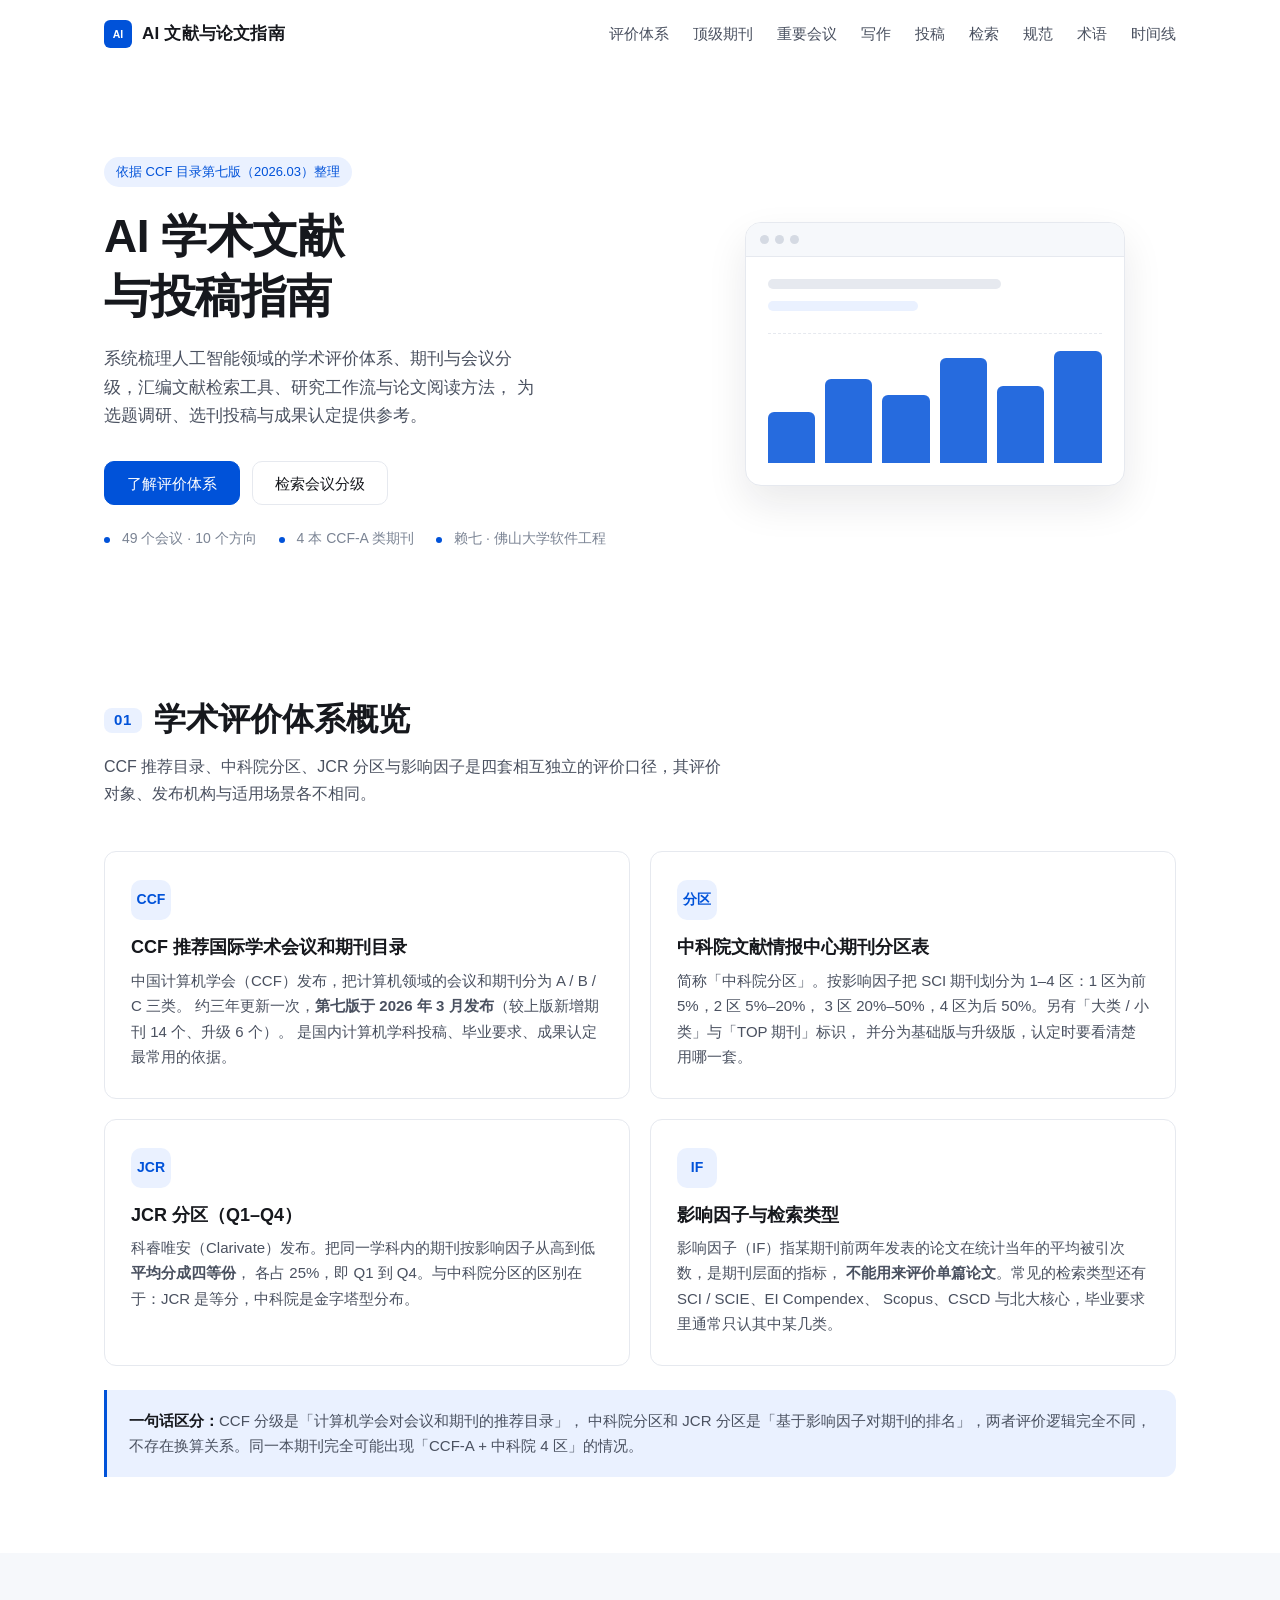
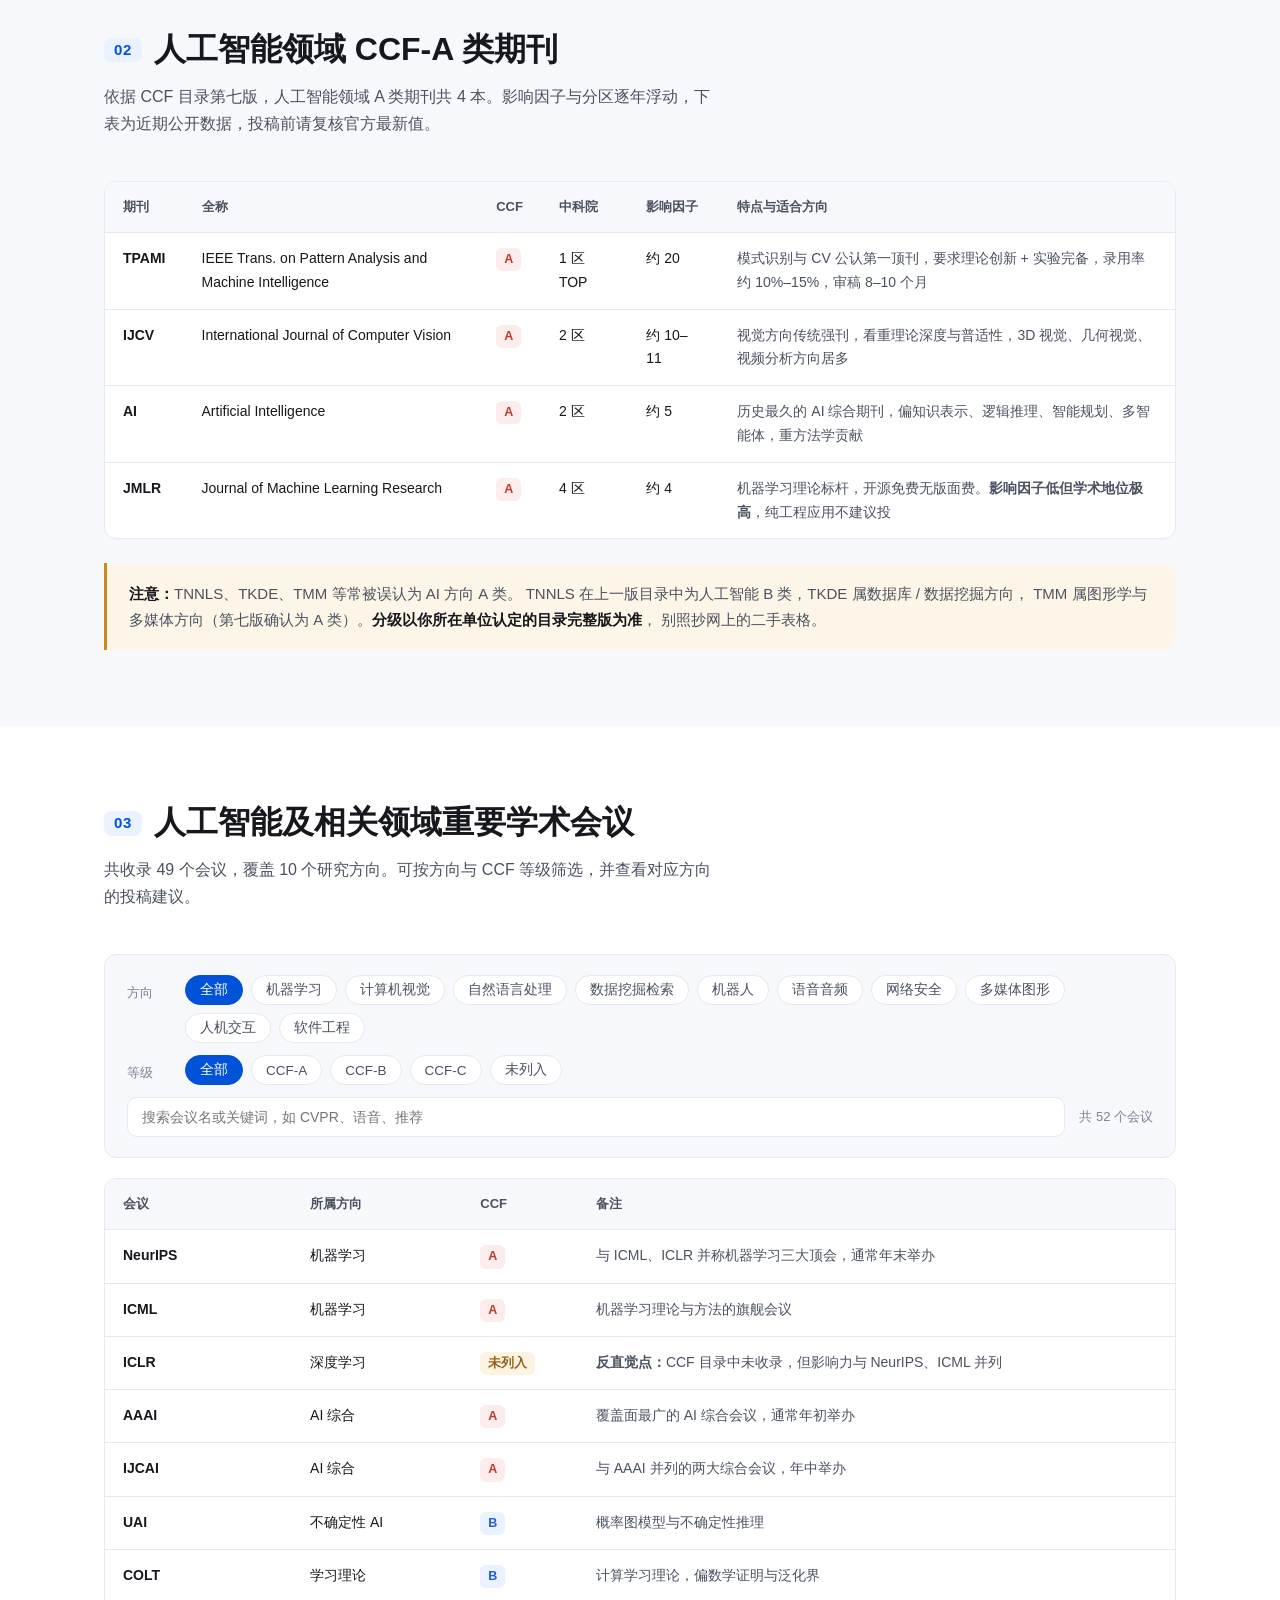
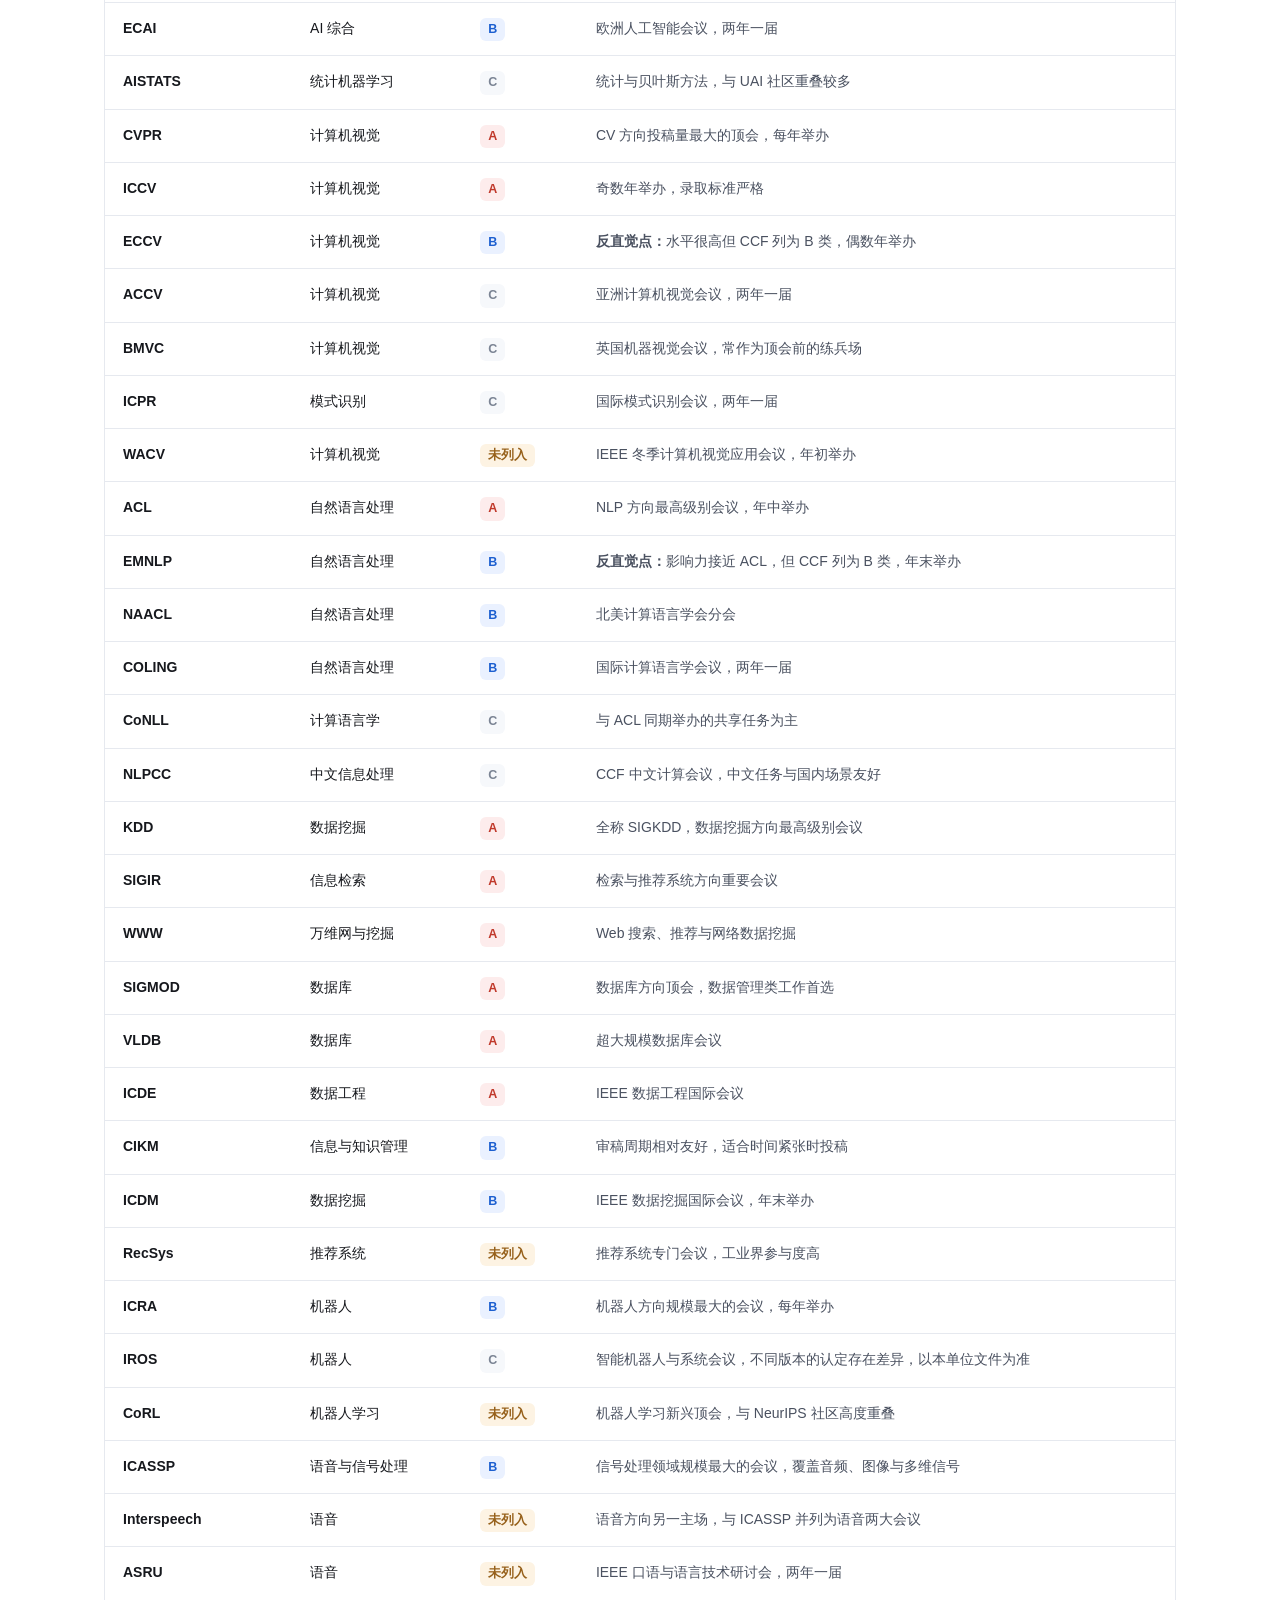
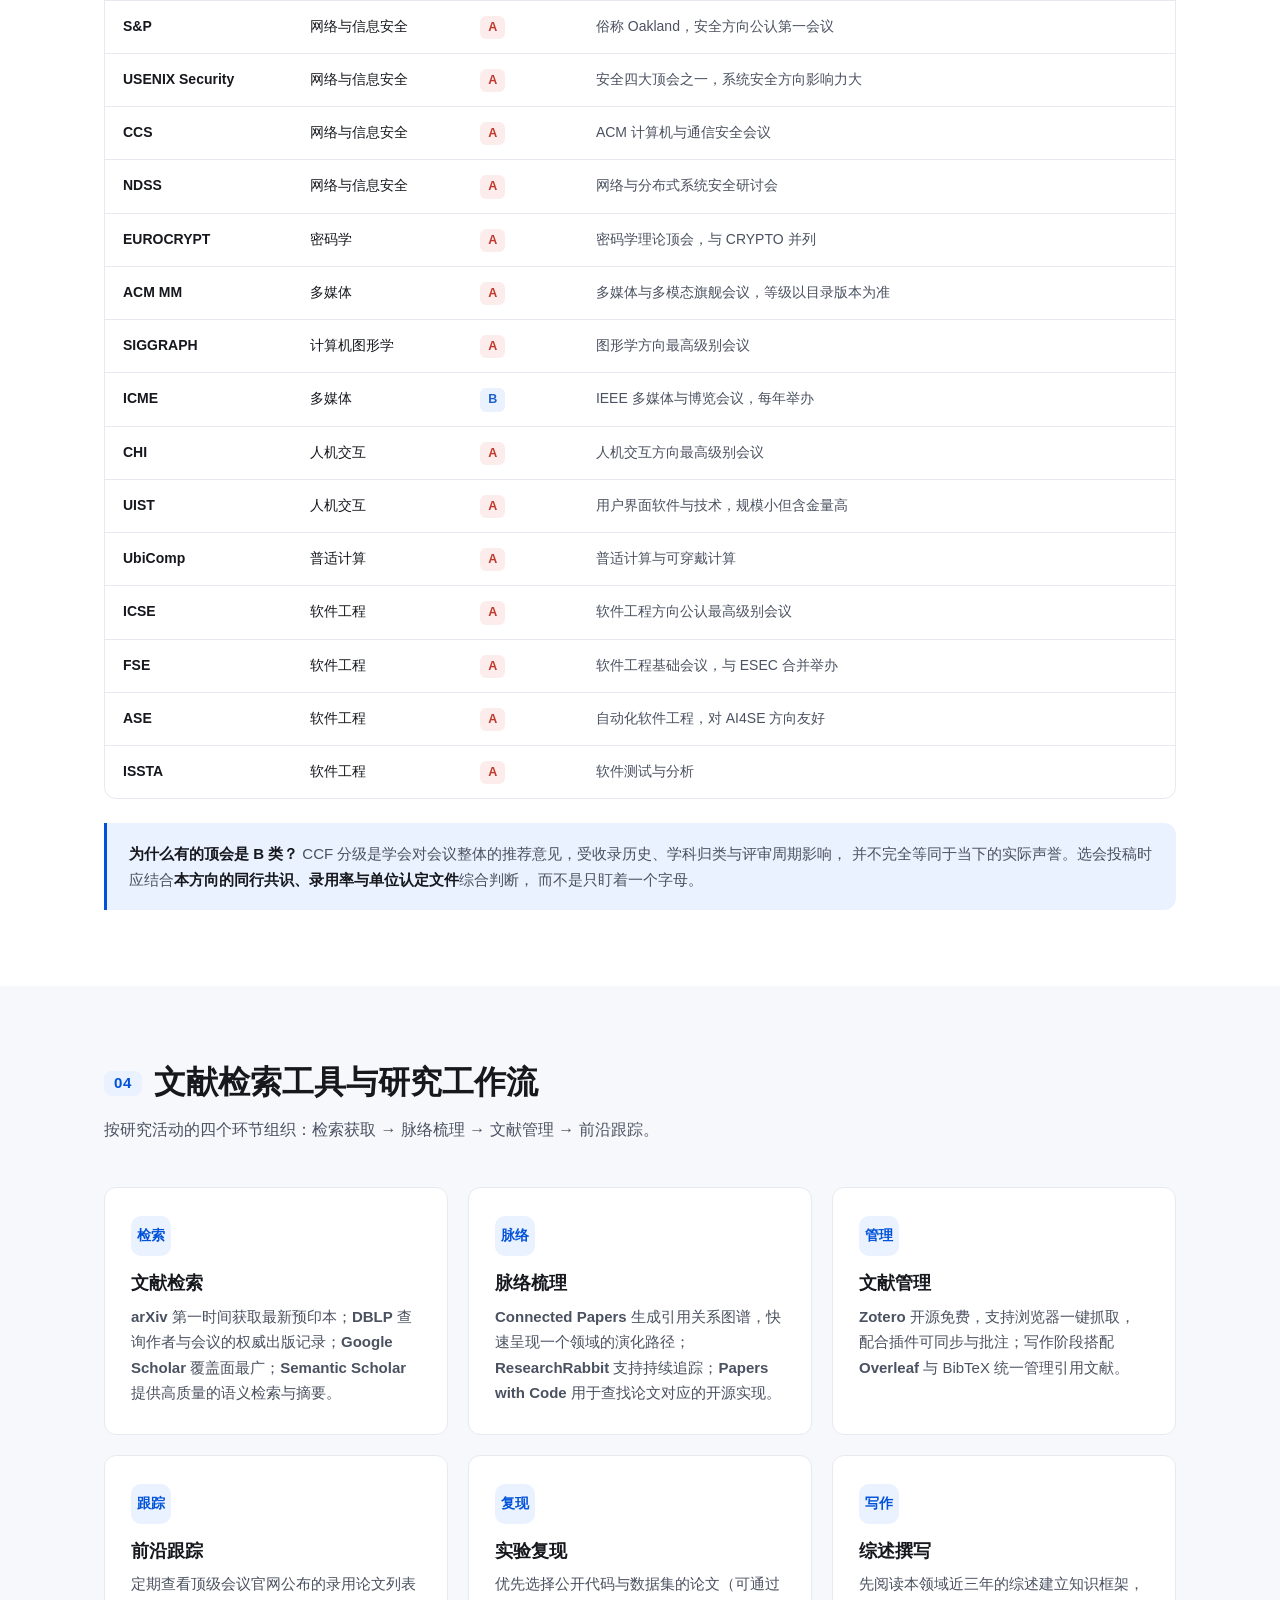
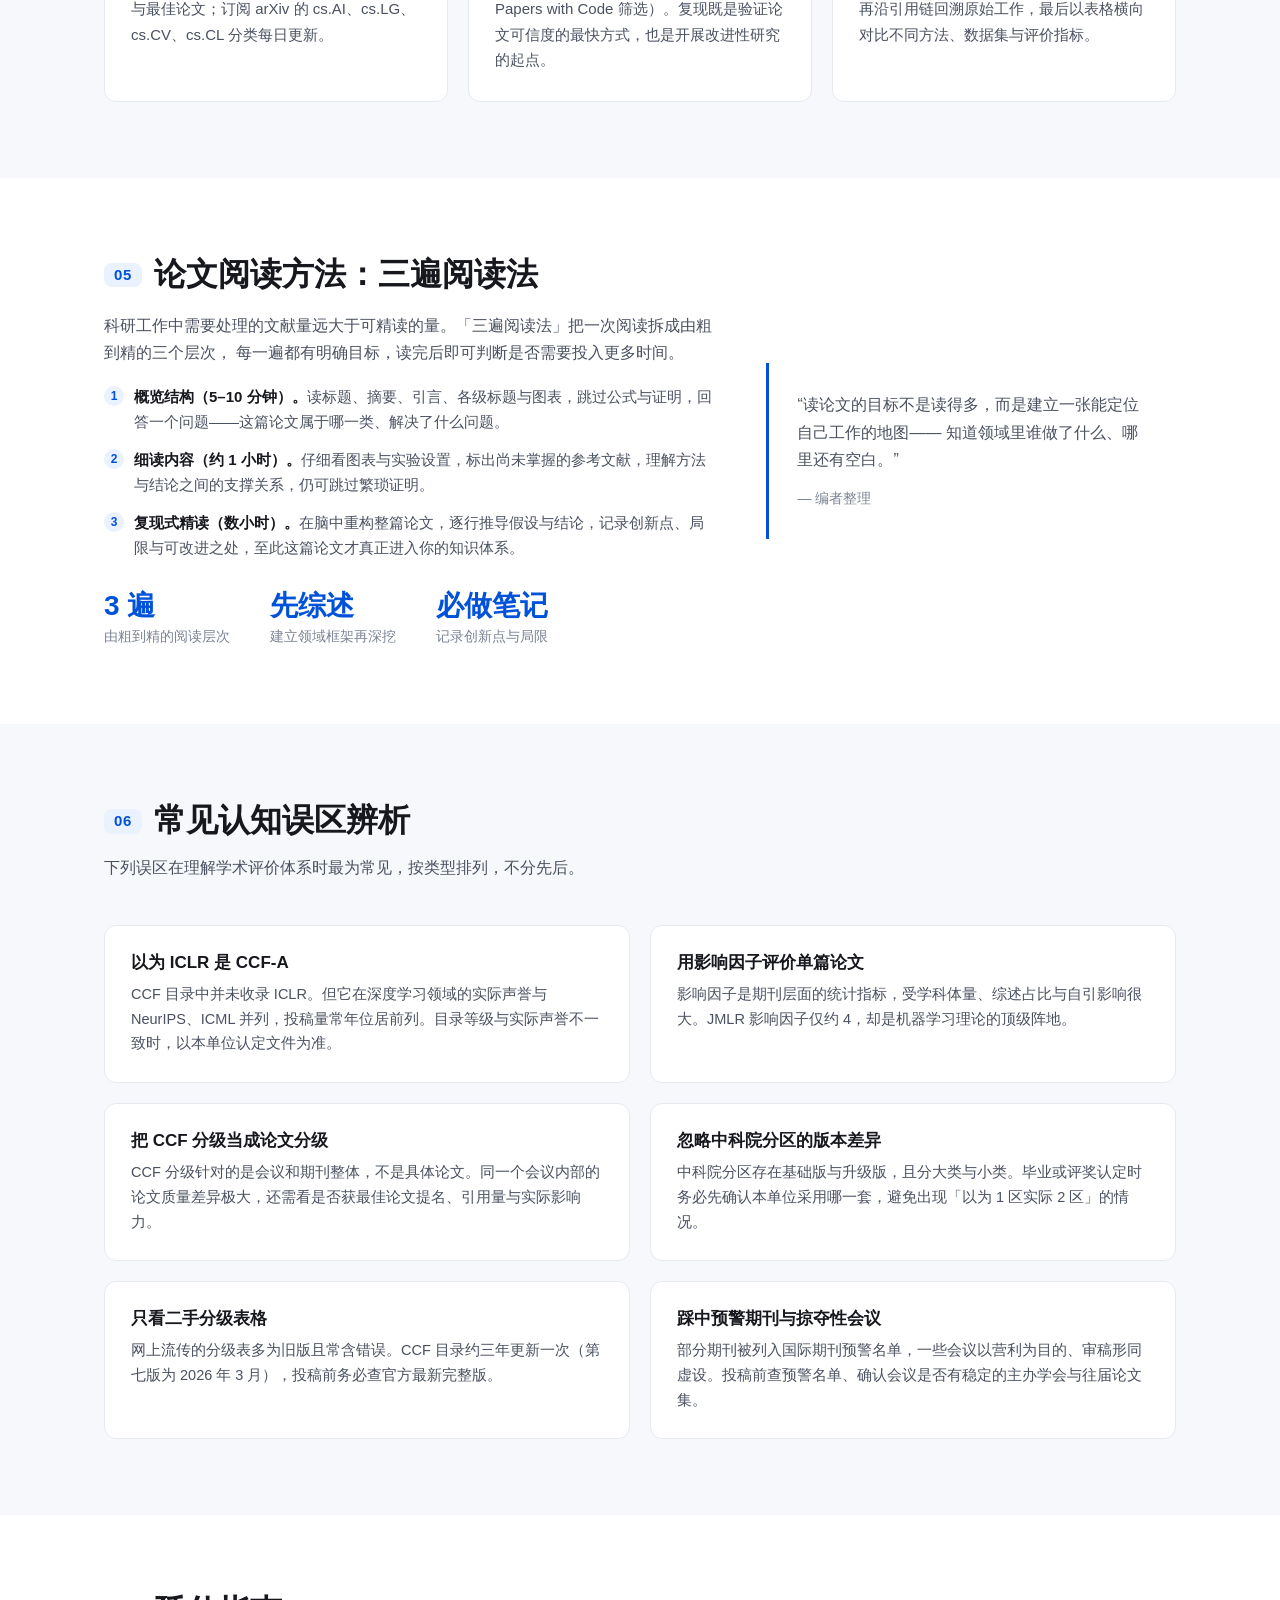
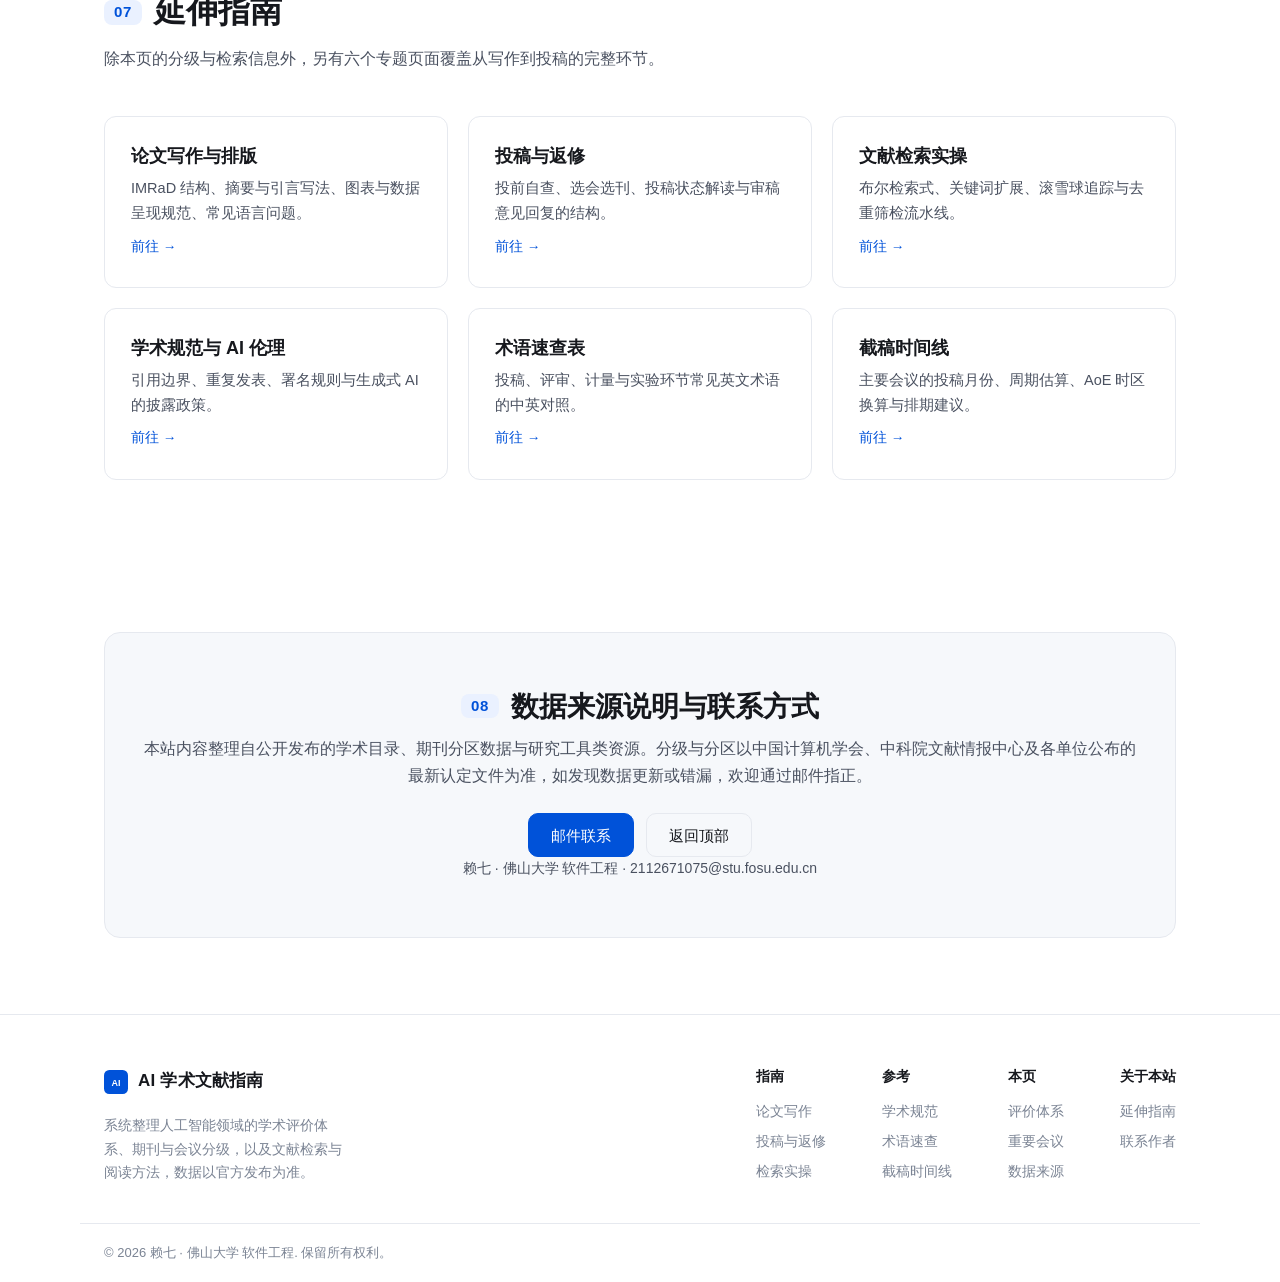
==== index.html @ 7afcdb6a "feat: AI 学术文献与投稿指南静态站点" ====
<!DOCTYPE html>
<html lang="zh-CN">
<head>
<meta charset="UTF-8">
<meta name="viewport" content="width=device-width, initial-scale=1.0">
<title>AI 学术文献与投稿指南 · 期刊会议分级速查</title>
<meta name="description" content="面向人工智能领域研究者的文献与投稿工具站：厘清 CCF 分级、中科院分区、JCR 分区与影响因子的区别，汇总 AI 方向顶级期刊与重要学术会议，并提供检索工具与论文阅读方法。">
<meta name="keywords" content="CCF分级,中科院分区,JCR分区,影响因子,人工智能顶会,人工智能顶刊,学术投稿,文献检索,论文阅读">
<meta name="author" content="赖七 · 佛山大学 软件工程">
<link rel="icon" type="image/svg+xml" href="assets/img/favicon.svg">
<link rel="stylesheet" href="assets/css/style.css">
</head>
<body>

<header class="header" id="header">
  <div class="container header-inner">
    <a class="logo" href="#top">
      <img src="assets/img/favicon.svg" alt="" width="28" height="28">
      <span>AI 文献与论文指南</span>
    </a>

    <button class="nav-toggle" id="navToggle" aria-label="打开菜单" aria-expanded="false">
      <span></span><span></span><span></span>
    </button>

    <nav class="nav" id="nav">
      <a href="#ranking">评价体系</a>
      <a href="#journals">顶级期刊</a>
      <a href="#confs">重要会议</a>
      <a href="writing.html">写作</a>
      <a href="submit.html">投稿</a>
      <a href="search.html">检索</a>
      <a href="ethics.html">规范</a>
      <a href="glossary.html">术语</a>
      <a href="deadline.html">时间线</a>
    </nav>
  </div>
</header>

<main id="top">

  <section class="hero">
    <div class="container hero-inner">
      <div class="hero-text">
        <span class="badge">依据 CCF 目录第七版（2026.03）整理</span>
        <h1>AI 学术文献<br>与投稿指南</h1>
        <p class="lead">
          系统梳理人工智能领域的学术评价体系、期刊与会议分级，汇编文献检索工具、研究工作流与论文阅读方法，
          为选题调研、选刊投稿与成果认定提供参考。
        </p>
        <div class="hero-actions">
          <a class="btn" href="#ranking">了解评价体系</a>
          <a class="btn btn-ghost" href="#confs">检索会议分级</a>
        </div>
        <ul class="hero-meta">
          <li>49 个会议 · 10 个方向</li>
          <li>4 本 CCF-A 类期刊</li>
          <li>赖七 · 佛山大学软件工程</li>
        </ul>
      </div>

      <div class="hero-visual" aria-hidden="true">
        <div class="card-mock">
          <div class="mock-bar"><i></i><i></i><i></i></div>
          <div class="mock-body">
            <div class="mock-line w70"></div>
            <div class="mock-line w45"></div>
            <div class="mock-chart">
              <span style="--h:44%"></span>
              <span style="--h:72%"></span>
              <span style="--h:58%"></span>
              <span style="--h:90%"></span>
              <span style="--h:66%"></span>
              <span style="--h:96%"></span>
            </div>
          </div>
        </div>
      </div>
    </div>
  </section>

  <section class="section" id="ranking">
    <div class="container">
      <div class="section-head">
        <h2><span class="sec-num">01</span>学术评价体系概览</h2>
        <p>CCF 推荐目录、中科院分区、JCR 分区与影响因子是四套相互独立的评价口径，其评价对象、发布机构与适用场景各不相同。</p>
      </div>

      <div class="grid grid-2">
        <article class="card">
          <div class="card-icon">CCF</div>
          <h3>CCF 推荐国际学术会议和期刊目录</h3>
          <p>
            中国计算机学会（CCF）发布，把计算机领域的会议和期刊分为 A / B / C 三类。
            约三年更新一次，<strong>第七版于 2026 年 3 月发布</strong>（较上版新增期刊 14 个、升级 6 个）。
            是国内计算机学科投稿、毕业要求、成果认定最常用的依据。
          </p>
        </article>
        <article class="card">
          <div class="card-icon">分区</div>
          <h3>中科院文献情报中心期刊分区表</h3>
          <p>
            简称「中科院分区」。按影响因子把 SCI 期刊划分为 1–4 区：1 区为前 5%，2 区 5%–20%，
            3 区 20%–50%，4 区为后 50%。另有「大类 / 小类」与「TOP 期刊」标识，
            并分为基础版与升级版，认定时要看清楚用哪一套。
          </p>
        </article>
        <article class="card">
          <div class="card-icon">JCR</div>
          <h3>JCR 分区（Q1–Q4）</h3>
          <p>
            科睿唯安（Clarivate）发布。把同一学科内的期刊按影响因子从高到低<strong>平均分成四等份</strong>，
            各占 25%，即 Q1 到 Q4。与中科院分区的区别在于：JCR 是等分，中科院是金字塔型分布。
          </p>
        </article>
        <article class="card">
          <div class="card-icon">IF</div>
          <h3>影响因子与检索类型</h3>
          <p>
            影响因子（IF）指某期刊前两年发表的论文在统计当年的平均被引次数，是期刊层面的指标，
            <strong>不能用来评价单篇论文</strong>。常见的检索类型还有 SCI / SCIE、EI Compendex、
            Scopus、CSCD 与北大核心，毕业要求里通常只认其中某几类。
          </p>
        </article>
      </div>

      <div class="callout callout-info">
        <strong>一句话区分：</strong>CCF 分级是「计算机学会对会议和期刊的推荐目录」，
        中科院分区和 JCR 分区是「基于影响因子对期刊的排名」，两者评价逻辑完全不同，
        不存在换算关系。同一本期刊完全可能出现「CCF-A + 中科院 4 区」的情况。
      </div>
    </div>
  </section>

  <section class="section section-alt" id="journals">
    <div class="container">
      <div class="section-head">
        <h2><span class="sec-num">02</span>人工智能领域 CCF-A 类期刊</h2>
        <p>依据 CCF 目录第七版，人工智能领域 A 类期刊共 4 本。影响因子与分区逐年浮动，下表为近期公开数据，投稿前请复核官方最新值。</p>
      </div>

      <div class="table-wrap">
        <table class="rank">
          <thead>
            <tr>
              <th>期刊</th><th>全称</th><th>CCF</th><th>中科院</th><th>影响因子</th><th>特点与适合方向</th>
            </tr>
          </thead>
          <tbody>
            <tr>
              <td><strong>TPAMI</strong></td>
              <td>IEEE Trans. on Pattern Analysis and Machine Intelligence</td>
              <td><span class="lv lv-a">A</span></td>
              <td>1 区 TOP</td>
              <td>约 20</td>
              <td>模式识别与 CV 公认第一顶刊，要求理论创新 + 实验完备，录用率约 10%–15%，审稿 8–10 个月</td>
            </tr>
            <tr>
              <td><strong>IJCV</strong></td>
              <td>International Journal of Computer Vision</td>
              <td><span class="lv lv-a">A</span></td>
              <td>2 区</td>
              <td>约 10–11</td>
              <td>视觉方向传统强刊，看重理论深度与普适性，3D 视觉、几何视觉、视频分析方向居多</td>
            </tr>
            <tr>
              <td><strong>AI</strong></td>
              <td>Artificial Intelligence</td>
              <td><span class="lv lv-a">A</span></td>
              <td>2 区</td>
              <td>约 5</td>
              <td>历史最久的 AI 综合期刊，偏知识表示、逻辑推理、智能规划、多智能体，重方法学贡献</td>
            </tr>
            <tr>
              <td><strong>JMLR</strong></td>
              <td>Journal of Machine Learning Research</td>
              <td><span class="lv lv-a">A</span></td>
              <td>4 区</td>
              <td>约 4</td>
              <td>机器学习理论标杆，开源免费无版面费。<strong>影响因子低但学术地位极高</strong>，纯工程应用不建议投</td>
            </tr>
          </tbody>
        </table>
      </div>

      <div class="callout callout-warn">
        <strong>注意：</strong>TNNLS、TKDE、TMM 等常被误认为 AI 方向 A 类。
        TNNLS 在上一版目录中为人工智能 B 类，TKDE 属数据库 / 数据挖掘方向，
        TMM 属图形学与多媒体方向（第七版确认为 A 类）。<strong>分级以你所在单位认定的目录完整版为准</strong>，
        别照抄网上的二手表格。
      </div>
    </div>
  </section>

  <section class="section" id="confs">
    <div class="container">
      <div class="section-head">
        <h2><span class="sec-num">03</span>人工智能及相关领域重要学术会议</h2>
        <p>共收录 49 个会议，覆盖 10 个研究方向。可按方向与 CCF 等级筛选，并查看对应方向的投稿建议。</p>
      </div>

      <div class="filters">
        <div class="filter-row">
          <span class="filter-label">方向</span>
          <div class="chips" id="dirChips">
            <button type="button" class="chip is-active" data-dir="all">全部</button>
            <button type="button" class="chip" data-dir="ml">机器学习</button>
            <button type="button" class="chip" data-dir="cv">计算机视觉</button>
            <button type="button" class="chip" data-dir="nlp">自然语言处理</button>
            <button type="button" class="chip" data-dir="dm">数据挖掘检索</button>
            <button type="button" class="chip" data-dir="robot">机器人</button>
            <button type="button" class="chip" data-dir="speech">语音音频</button>
            <button type="button" class="chip" data-dir="sec">网络安全</button>
            <button type="button" class="chip" data-dir="mm">多媒体图形</button>
            <button type="button" class="chip" data-dir="hci">人机交互</button>
            <button type="button" class="chip" data-dir="se">软件工程</button>
          </div>
        </div>

        <div class="filter-row">
          <span class="filter-label">等级</span>
          <div class="chips" id="lvChips">
            <button type="button" class="chip is-active" data-lv="all">全部</button>
            <button type="button" class="chip" data-lv="A">CCF-A</button>
            <button type="button" class="chip" data-lv="B">CCF-B</button>
            <button type="button" class="chip" data-lv="C">CCF-C</button>
            <button type="button" class="chip" data-lv="none">未列入</button>
          </div>
        </div>

        <div class="filter-row filter-row-search">
          <input type="search" id="confSearch" placeholder="搜索会议名或关键词，如 CVPR、语音、推荐" aria-label="搜索会议">
          <span class="filter-count" id="confCount"></span>
        </div>
      </div>

      <div class="dir-tip" id="dirTip" hidden></div>

      <div class="table-wrap">
        <table class="rank" id="confTable">
          <thead>
            <tr>
              <th>会议</th><th>所属方向</th><th>CCF</th><th>备注</th>
            </tr>
          </thead>
          <tbody>
            <tr data-dir="ml" data-lv="A"><td><strong>NeurIPS</strong></td><td>机器学习</td><td><span class="lv lv-a">A</span></td><td>与 ICML、ICLR 并称机器学习三大顶会，通常年末举办</td></tr>
            <tr data-dir="ml" data-lv="A"><td><strong>ICML</strong></td><td>机器学习</td><td><span class="lv lv-a">A</span></td><td>机器学习理论与方法的旗舰会议</td></tr>
            <tr data-dir="ml" data-lv="none"><td><strong>ICLR</strong></td><td>深度学习</td><td><span class="lv lv-none">未列入</span></td><td><strong>反直觉点：</strong>CCF 目录中未收录，但影响力与 NeurIPS、ICML 并列</td></tr>
            <tr data-dir="ml" data-lv="A"><td><strong>AAAI</strong></td><td>AI 综合</td><td><span class="lv lv-a">A</span></td><td>覆盖面最广的 AI 综合会议，通常年初举办</td></tr>
            <tr data-dir="ml" data-lv="A"><td><strong>IJCAI</strong></td><td>AI 综合</td><td><span class="lv lv-a">A</span></td><td>与 AAAI 并列的两大综合会议，年中举办</td></tr>
            <tr data-dir="ml" data-lv="B"><td><strong>UAI</strong></td><td>不确定性 AI</td><td><span class="lv lv-b">B</span></td><td>概率图模型与不确定性推理</td></tr>
            <tr data-dir="ml" data-lv="B"><td><strong>COLT</strong></td><td>学习理论</td><td><span class="lv lv-b">B</span></td><td>计算学习理论，偏数学证明与泛化界</td></tr>
            <tr data-dir="ml" data-lv="B"><td><strong>ECAI</strong></td><td>AI 综合</td><td><span class="lv lv-b">B</span></td><td>欧洲人工智能会议，两年一届</td></tr>
            <tr data-dir="ml" data-lv="C"><td><strong>AISTATS</strong></td><td>统计机器学习</td><td><span class="lv lv-c">C</span></td><td>统计与贝叶斯方法，与 UAI 社区重叠较多</td></tr>

            <tr data-dir="cv" data-lv="A"><td><strong>CVPR</strong></td><td>计算机视觉</td><td><span class="lv lv-a">A</span></td><td>CV 方向投稿量最大的顶会，每年举办</td></tr>
            <tr data-dir="cv" data-lv="A"><td><strong>ICCV</strong></td><td>计算机视觉</td><td><span class="lv lv-a">A</span></td><td>奇数年举办，录取标准严格</td></tr>
            <tr data-dir="cv" data-lv="B"><td><strong>ECCV</strong></td><td>计算机视觉</td><td><span class="lv lv-b">B</span></td><td><strong>反直觉点：</strong>水平很高但 CCF 列为 B 类，偶数年举办</td></tr>
            <tr data-dir="cv" data-lv="C"><td><strong>ACCV</strong></td><td>计算机视觉</td><td><span class="lv lv-c">C</span></td><td>亚洲计算机视觉会议，两年一届</td></tr>
            <tr data-dir="cv" data-lv="C"><td><strong>BMVC</strong></td><td>计算机视觉</td><td><span class="lv lv-c">C</span></td><td>英国机器视觉会议，常作为顶会前的练兵场</td></tr>
            <tr data-dir="cv" data-lv="C"><td><strong>ICPR</strong></td><td>模式识别</td><td><span class="lv lv-c">C</span></td><td>国际模式识别会议，两年一届</td></tr>
            <tr data-dir="cv" data-lv="none"><td><strong>WACV</strong></td><td>计算机视觉</td><td><span class="lv lv-none">未列入</span></td><td>IEEE 冬季计算机视觉应用会议，年初举办</td></tr>

            <tr data-dir="nlp" data-lv="A"><td><strong>ACL</strong></td><td>自然语言处理</td><td><span class="lv lv-a">A</span></td><td>NLP 方向最高级别会议，年中举办</td></tr>
            <tr data-dir="nlp" data-lv="B"><td><strong>EMNLP</strong></td><td>自然语言处理</td><td><span class="lv lv-b">B</span></td><td><strong>反直觉点：</strong>影响力接近 ACL，但 CCF 列为 B 类，年末举办</td></tr>
            <tr data-dir="nlp" data-lv="B"><td><strong>NAACL</strong></td><td>自然语言处理</td><td><span class="lv lv-b">B</span></td><td>北美计算语言学会分会</td></tr>
            <tr data-dir="nlp" data-lv="B"><td><strong>COLING</strong></td><td>自然语言处理</td><td><span class="lv lv-b">B</span></td><td>国际计算语言学会议，两年一届</td></tr>
            <tr data-dir="nlp" data-lv="C"><td><strong>CoNLL</strong></td><td>计算语言学</td><td><span class="lv lv-c">C</span></td><td>与 ACL 同期举办的共享任务为主</td></tr>
            <tr data-dir="nlp" data-lv="C"><td><strong>NLPCC</strong></td><td>中文信息处理</td><td><span class="lv lv-c">C</span></td><td>CCF 中文计算会议，中文任务与国内场景友好</td></tr>

            <tr data-dir="dm" data-lv="A"><td><strong>KDD</strong></td><td>数据挖掘</td><td><span class="lv lv-a">A</span></td><td>全称 SIGKDD，数据挖掘方向最高级别会议</td></tr>
            <tr data-dir="dm" data-lv="A"><td><strong>SIGIR</strong></td><td>信息检索</td><td><span class="lv lv-a">A</span></td><td>检索与推荐系统方向重要会议</td></tr>
            <tr data-dir="dm" data-lv="A"><td><strong>WWW</strong></td><td>万维网与挖掘</td><td><span class="lv lv-a">A</span></td><td>Web 搜索、推荐与网络数据挖掘</td></tr>
            <tr data-dir="dm" data-lv="A"><td><strong>SIGMOD</strong></td><td>数据库</td><td><span class="lv lv-a">A</span></td><td>数据库方向顶会，数据管理类工作首选</td></tr>
            <tr data-dir="dm" data-lv="A"><td><strong>VLDB</strong></td><td>数据库</td><td><span class="lv lv-a">A</span></td><td>超大规模数据库会议</td></tr>
            <tr data-dir="dm" data-lv="A"><td><strong>ICDE</strong></td><td>数据工程</td><td><span class="lv lv-a">A</span></td><td>IEEE 数据工程国际会议</td></tr>
            <tr data-dir="dm" data-lv="B"><td><strong>CIKM</strong></td><td>信息与知识管理</td><td><span class="lv lv-b">B</span></td><td>审稿周期相对友好，适合时间紧张时投稿</td></tr>
            <tr data-dir="dm" data-lv="B"><td><strong>ICDM</strong></td><td>数据挖掘</td><td><span class="lv lv-b">B</span></td><td>IEEE 数据挖掘国际会议，年末举办</td></tr>
            <tr data-dir="dm" data-lv="none"><td><strong>RecSys</strong></td><td>推荐系统</td><td><span class="lv lv-none">未列入</span></td><td>推荐系统专门会议，工业界参与度高</td></tr>

            <tr data-dir="robot" data-lv="B"><td><strong>ICRA</strong></td><td>机器人</td><td><span class="lv lv-b">B</span></td><td>机器人方向规模最大的会议，每年举办</td></tr>
            <tr data-dir="robot" data-lv="C"><td><strong>IROS</strong></td><td>机器人</td><td><span class="lv lv-c">C</span></td><td>智能机器人与系统会议，不同版本的认定存在差异，以本单位文件为准</td></tr>
            <tr data-dir="robot" data-lv="none"><td><strong>CoRL</strong></td><td>机器人学习</td><td><span class="lv lv-none">未列入</span></td><td>机器人学习新兴顶会，与 NeurIPS 社区高度重叠</td></tr>

            <tr data-dir="speech" data-lv="B"><td><strong>ICASSP</strong></td><td>语音与信号处理</td><td><span class="lv lv-b">B</span></td><td>信号处理领域规模最大的会议，覆盖音频、图像与多维信号</td></tr>
            <tr data-dir="speech" data-lv="none"><td><strong>Interspeech</strong></td><td>语音</td><td><span class="lv lv-none">未列入</span></td><td>语音方向另一主场，与 ICASSP 并列为语音两大会议</td></tr>
            <tr data-dir="speech" data-lv="none"><td><strong>ASRU</strong></td><td>语音</td><td><span class="lv lv-none">未列入</span></td><td>IEEE 口语与语言技术研讨会，两年一届</td></tr>

            <tr data-dir="sec" data-lv="A"><td><strong>S&amp;P</strong></td><td>网络与信息安全</td><td><span class="lv lv-a">A</span></td><td>俗称 Oakland，安全方向公认第一会议</td></tr>
            <tr data-dir="sec" data-lv="A"><td><strong>USENIX Security</strong></td><td>网络与信息安全</td><td><span class="lv lv-a">A</span></td><td>安全四大顶会之一，系统安全方向影响力大</td></tr>
            <tr data-dir="sec" data-lv="A"><td><strong>CCS</strong></td><td>网络与信息安全</td><td><span class="lv lv-a">A</span></td><td>ACM 计算机与通信安全会议</td></tr>
            <tr data-dir="sec" data-lv="A"><td><strong>NDSS</strong></td><td>网络与信息安全</td><td><span class="lv lv-a">A</span></td><td>网络与分布式系统安全研讨会</td></tr>
            <tr data-dir="sec" data-lv="A"><td><strong>EUROCRYPT</strong></td><td>密码学</td><td><span class="lv lv-a">A</span></td><td>密码学理论顶会，与 CRYPTO 并列</td></tr>

            <tr data-dir="mm" data-lv="A"><td><strong>ACM MM</strong></td><td>多媒体</td><td><span class="lv lv-a">A</span></td><td>多媒体与多模态旗舰会议，等级以目录版本为准</td></tr>
            <tr data-dir="mm" data-lv="A"><td><strong>SIGGRAPH</strong></td><td>计算机图形学</td><td><span class="lv lv-a">A</span></td><td>图形学方向最高级别会议</td></tr>
            <tr data-dir="mm" data-lv="B"><td><strong>ICME</strong></td><td>多媒体</td><td><span class="lv lv-b">B</span></td><td>IEEE 多媒体与博览会议，每年举办</td></tr>

            <tr data-dir="hci" data-lv="A"><td><strong>CHI</strong></td><td>人机交互</td><td><span class="lv lv-a">A</span></td><td>人机交互方向最高级别会议</td></tr>
            <tr data-dir="hci" data-lv="A"><td><strong>UIST</strong></td><td>人机交互</td><td><span class="lv lv-a">A</span></td><td>用户界面软件与技术，规模小但含金量高</td></tr>
            <tr data-dir="hci" data-lv="A"><td><strong>UbiComp</strong></td><td>普适计算</td><td><span class="lv lv-a">A</span></td><td>普适计算与可穿戴计算</td></tr>

            <tr data-dir="se" data-lv="A"><td><strong>ICSE</strong></td><td>软件工程</td><td><span class="lv lv-a">A</span></td><td>软件工程方向公认最高级别会议</td></tr>
            <tr data-dir="se" data-lv="A"><td><strong>FSE</strong></td><td>软件工程</td><td><span class="lv lv-a">A</span></td><td>软件工程基础会议，与 ESEC 合并举办</td></tr>
            <tr data-dir="se" data-lv="A"><td><strong>ASE</strong></td><td>软件工程</td><td><span class="lv lv-a">A</span></td><td>自动化软件工程，对 AI4SE 方向友好</td></tr>
            <tr data-dir="se" data-lv="A"><td><strong>ISSTA</strong></td><td>软件工程</td><td><span class="lv lv-a">A</span></td><td>软件测试与分析</td></tr>
          </tbody>
        </table>
      </div>

      <div class="empty-state" id="confEmpty" hidden>没有匹配的会议，试试放宽筛选条件或清空搜索词。</div>

      <div class="callout callout-info">
        <strong>为什么有的顶会是 B 类？</strong>
        CCF 分级是学会对会议整体的推荐意见，受收录历史、学科归类与评审周期影响，
        并不完全等同于当下的实际声誉。选会投稿时应结合<strong>本方向的同行共识、录用率与单位认定文件</strong>综合判断，
        而不是只盯着一个字母。
      </div>
    </div>
  </section>

  <section class="section section-alt" id="tools">
    <div class="container">
      <div class="section-head">
        <h2><span class="sec-num">04</span>文献检索工具与研究工作流</h2>
        <p>按研究活动的四个环节组织：检索获取 → 脉络梳理 → 文献管理 → 前沿跟踪。</p>
      </div>

      <div class="grid grid-3">
        <article class="card">
          <div class="card-icon">检索</div>
          <h3>文献检索</h3>
          <p><strong>arXiv</strong> 第一时间获取最新预印本；<strong>DBLP</strong> 查询作者与会议的权威出版记录；<strong>Google Scholar</strong> 覆盖面最广；<strong>Semantic Scholar</strong> 提供高质量的语义检索与摘要。</p>
        </article>
        <article class="card">
          <div class="card-icon">脉络</div>
          <h3>脉络梳理</h3>
          <p><strong>Connected Papers</strong> 生成引用关系图谱，快速呈现一个领域的演化路径；<strong>ResearchRabbit</strong> 支持持续追踪；<strong>Papers with Code</strong> 用于查找论文对应的开源实现。</p>
        </article>
        <article class="card">
          <div class="card-icon">管理</div>
          <h3>文献管理</h3>
          <p><strong>Zotero</strong> 开源免费，支持浏览器一键抓取，配合插件可同步与批注；写作阶段搭配 <strong>Overleaf</strong> 与 BibTeX 统一管理引用文献。</p>
        </article>
        <article class="card">
          <div class="card-icon">跟踪</div>
          <h3>前沿跟踪</h3>
          <p>定期查看顶级会议官网公布的录用论文列表与最佳论文；订阅 arXiv 的 cs.AI、cs.LG、cs.CV、cs.CL 分类每日更新。</p>
        </article>
        <article class="card">
          <div class="card-icon">复现</div>
          <h3>实验复现</h3>
          <p>优先选择公开代码与数据集的论文（可通过 Papers with Code 筛选）。复现既是验证论文可信度的最快方式，也是开展改进性研究的起点。</p>
        </article>
        <article class="card">
          <div class="card-icon">写作</div>
          <h3>综述撰写</h3>
          <p>先阅读本领域近三年的综述建立知识框架，再沿引用链回溯原始工作，最后以表格横向对比不同方法、数据集与评价指标。</p>
        </article>
      </div>
    </div>
  </section>

  <section class="section" id="method">
    <div class="container about-inner">
      <div class="about-text">
        <h2><span class="sec-num">05</span>论文阅读方法：三遍阅读法</h2>
        <p>
          科研工作中需要处理的文献量远大于可精读的量。「三遍阅读法」把一次阅读拆成由粗到精的三个层次，
          每一遍都有明确目标，读完后即可判断是否需要投入更多时间。
        </p>
        <ol class="steps">
          <li><strong>概览结构（5–10 分钟）。</strong>读标题、摘要、引言、各级标题与图表，跳过公式与证明，回答一个问题——这篇论文属于哪一类、解决了什么问题。</li>
          <li><strong>细读内容（约 1 小时）。</strong>仔细看图表与实验设置，标出尚未掌握的参考文献，理解方法与结论之间的支撑关系，仍可跳过繁琐证明。</li>
          <li><strong>复现式精读（数小时）。</strong>在脑中重构整篇论文，逐行推导假设与结论，记录创新点、局限与可改进之处，至此这篇论文才真正进入你的知识体系。</li>
        </ol>
        <dl class="stats">
          <div><dt>3 遍</dt><dd>由粗到精的阅读层次</dd></div>
          <div><dt>先综述</dt><dd>建立领域框架再深挖</dd></div>
          <div><dt>必做笔记</dt><dd>记录创新点与局限</dd></div>
        </dl>
      </div>
      <div class="about-note">
        <blockquote>
          “读论文的目标不是读得多，而是建立一张能定位自己工作的地图——
          知道领域里谁做了什么、哪里还有空白。”
          <cite>— 编者整理</cite>
        </blockquote>
      </div>
    </div>
  </section>

  <section class="section section-alt" id="pitfalls">
    <div class="container">
      <div class="section-head">
        <h2><span class="sec-num">06</span>常见认知误区辨析</h2>
        <p>下列误区在理解学术评价体系时最为常见，按类型排列，不分先后。</p>
      </div>

      <div class="grid grid-2">
        <div class="pitfall">
          <h3>以为 ICLR 是 CCF-A</h3>
          <p>CCF 目录中并未收录 ICLR。但它在深度学习领域的实际声誉与 NeurIPS、ICML 并列，投稿量常年位居前列。目录等级与实际声誉不一致时，以本单位认定文件为准。</p>
        </div>
        <div class="pitfall">
          <h3>用影响因子评价单篇论文</h3>
          <p>影响因子是期刊层面的统计指标，受学科体量、综述占比与自引影响很大。JMLR 影响因子仅约 4，却是机器学习理论的顶级阵地。</p>
        </div>
        <div class="pitfall">
          <h3>把 CCF 分级当成论文分级</h3>
          <p>CCF 分级针对的是会议和期刊整体，不是具体论文。同一个会议内部的论文质量差异极大，还需看是否获最佳论文提名、引用量与实际影响力。</p>
        </div>
        <div class="pitfall">
          <h3>忽略中科院分区的版本差异</h3>
          <p>中科院分区存在基础版与升级版，且分大类与小类。毕业或评奖认定时务必先确认本单位采用哪一套，避免出现「以为 1 区实际 2 区」的情况。</p>
        </div>
        <div class="pitfall">
          <h3>只看二手分级表格</h3>
          <p>网上流传的分级表多为旧版且常含错误。CCF 目录约三年更新一次（第七版为 2026 年 3 月），投稿前务必查官方最新完整版。</p>
        </div>
        <div class="pitfall">
          <h3>踩中预警期刊与掠夺性会议</h3>
          <p>部分期刊被列入国际期刊预警名单，一些会议以营利为目的、审稿形同虚设。投稿前查预警名单、确认会议是否有稳定的主办学会与往届论文集。</p>
        </div>
      </div>
    </div>
  </section>

  <section class="section" id="guides">
    <div class="container">
      <div class="section-head">
        <h2><span class="sec-num">07</span>延伸指南</h2>
        <p>除本页的分级与检索信息外，另有六个专题页面覆盖从写作到投稿的完整环节。</p>
      </div>

      <div class="grid grid-3">
        <a class="card" href="writing.html">
          <h3>论文写作与排版</h3>
          <p>IMRaD 结构、摘要与引言写法、图表与数据呈现规范、常见语言问题。</p>
          <span class="card-link">前往 →</span>
        </a>
        <a class="card" href="submit.html">
          <h3>投稿与返修</h3>
          <p>投前自查、选会选刊、投稿状态解读与审稿意见回复的结构。</p>
          <span class="card-link">前往 →</span>
        </a>
        <a class="card" href="search.html">
          <h3>文献检索实操</h3>
          <p>布尔检索式、关键词扩展、滚雪球追踪与去重筛检流水线。</p>
          <span class="card-link">前往 →</span>
        </a>
        <a class="card" href="ethics.html">
          <h3>学术规范与 AI 伦理</h3>
          <p>引用边界、重复发表、署名规则与生成式 AI 的披露政策。</p>
          <span class="card-link">前往 →</span>
        </a>
        <a class="card" href="glossary.html">
          <h3>术语速查表</h3>
          <p>投稿、评审、计量与实验环节常见英文术语的中英对照。</p>
          <span class="card-link">前往 →</span>
        </a>
        <a class="card" href="deadline.html">
          <h3>截稿时间线</h3>
          <p>主要会议的投稿月份、周期估算、AoE 时区换算与排期建议。</p>
          <span class="card-link">前往 →</span>
        </a>
      </div>
    </div>
  </section>

  <section class="section" id="about">
    <div class="container">
      <div class="cta">
        <h2><span class="sec-num">08</span>数据来源说明与联系方式</h2>
        <p>本站内容整理自公开发布的学术目录、期刊分区数据与研究工具类资源。分级与分区以中国计算机学会、中科院文献情报中心及各单位公布的最新认定文件为准，如发现数据更新或错漏，欢迎通过邮件指正。</p>
        <div class="cta-actions">
          <a class="btn" href="mailto:2112671075@stu.fosu.edu.cn">邮件联系</a>
          <a class="btn btn-ghost" href="#top">返回顶部</a>
        </div>
        <p class="cta-tip">赖七 · 佛山大学 软件工程 · 2112671075@stu.fosu.edu.cn</p>
      </div>
    </div>
  </section>

</main>

<footer class="footer">
  <div class="container footer-inner">
    <div class="footer-brand">
      <a class="logo" href="#top">
        <img src="assets/img/favicon.svg" alt="" width="24" height="24">
        <span>AI 学术文献指南</span>
      </a>
      <p>系统整理人工智能领域的学术评价体系、期刊与会议分级，以及文献检索与阅读方法，数据以官方发布为准。</p>
    </div>
    <div class="footer-links">
      <div>
        <h4>指南</h4>
        <a href="writing.html">论文写作</a>
        <a href="submit.html">投稿与返修</a>
        <a href="search.html">检索实操</a>
      </div>
      <div>
        <h4>参考</h4>
        <a href="ethics.html">学术规范</a>
        <a href="glossary.html">术语速查</a>
        <a href="deadline.html">截稿时间线</a>
      </div>
      <div>
        <h4>本页</h4>
        <a href="#ranking">评价体系</a>
        <a href="#confs">重要会议</a>
        <a href="#about">数据来源</a>
      </div>
      <div>
        <h4>关于本站</h4>
        <a href="#guides">延伸指南</a>
        <a href="mailto:2112671075@stu.fosu.edu.cn">联系作者</a>
      </div>
    </div>
  </div>

  <div class="container footer-bottom">
    <p>© <span id="year">2026</span> 赖七 · 佛山大学 软件工程. 保留所有权利。</p>
    <!-- 本站当前使用第三方托管域名；若日后绑定国内自有域名，需完成 ICP 备案与公安备案，并在此展示备案号 -->
  </div>
</footer>

<script src="assets/js/main.js"></script>
</body>
</html>
---- assets/css/style.css ----
:root {
  --brand: #0052d9;
  --brand-dark: #003cab;
  --brand-soft: #eaf1ff;
  --ink: #16181d;
  --ink-2: #4a5160;
  --ink-3: #7b8494;
  --line: #e6e9ef;
  --bg: #ffffff;
  --bg-soft: #f6f8fb;
  --radius: 12px;
  --maxw: 1120px;
}

* { box-sizing: border-box; }

html { scroll-behavior: smooth; scroll-padding-top: 76px; }

body {
  margin: 0;
  background: var(--bg);
  color: var(--ink);
  font-family: -apple-system, BlinkMacSystemFont, "Segoe UI", "PingFang SC",
    "Hiragino Sans GB", "Microsoft YaHei", "Helvetica Neue", Arial, sans-serif;
  font-size: 16px;
  line-height: 1.7;
  -webkit-font-smoothing: antialiased;
}

img { display: block; max-width: 100%; }
a { color: inherit; text-decoration: none; }
h1, h2, h3, h4 { margin: 0; line-height: 1.3; font-weight: 600; }
p { margin: 0; }
ul, ol, dl { margin: 0; padding: 0; list-style: none; }

.container {
  width: 100%;
  max-width: var(--maxw);
  margin: 0 auto;
  padding: 0 24px;
}

/* ---------- header ---------- */
.header {
  position: sticky;
  top: 0;
  z-index: 50;
  background: rgba(255, 255, 255, .88);
  backdrop-filter: saturate(180%) blur(10px);
  border-bottom: 1px solid transparent;
  transition: border-color .2s, box-shadow .2s;
}
.header.is-scrolled {
  border-bottom-color: var(--line);
  box-shadow: 0 2px 12px rgba(20, 24, 33, .05);
}
.header-inner {
  display: flex;
  align-items: center;
  justify-content: space-between;
  height: 68px;
}
.logo {
  display: inline-flex;
  align-items: center;
  gap: 10px;
  font-weight: 600;
  font-size: 17px;
  letter-spacing: .2px;
}
.nav { display: flex; align-items: center; gap: 24px; }
.nav a { font-size: 15px; color: var(--ink-2); transition: color .15s; }
.nav a:hover { color: var(--brand); }
.nav a.btn { color: #fff; }

.nav-toggle {
  display: none;
  width: 40px; height: 40px;
  border: 1px solid var(--line);
  border-radius: 10px;
  background: #fff;
  cursor: pointer;
  padding: 0;
  flex-direction: column;
  align-items: center;
  justify-content: center;
  gap: 5px;
}
.nav-toggle span {
  display: block;
  width: 18px; height: 1.5px;
  background: var(--ink);
  border-radius: 2px;
  transition: transform .2s, opacity .2s;
}
.nav-toggle[aria-expanded="true"] span:nth-child(1) { transform: translateY(6.5px) rotate(45deg); }
.nav-toggle[aria-expanded="true"] span:nth-child(2) { opacity: 0; }
.nav-toggle[aria-expanded="true"] span:nth-child(3) { transform: translateY(-6.5px) rotate(-45deg); }

/* ---------- buttons ---------- */
.btn {
  display: inline-flex;
  align-items: center;
  justify-content: center;
  height: 44px;
  padding: 0 22px;
  border-radius: 10px;
  background: var(--brand);
  color: #fff;
  font-size: 15px;
  font-weight: 500;
  border: 1px solid var(--brand);
  cursor: pointer;
  transition: background .15s, border-color .15s, color .15s;
}
.btn:hover { background: var(--brand-dark); border-color: var(--brand-dark); }
.btn-ghost {
  background: transparent;
  color: var(--ink);
  border-color: var(--line);
}
.btn-ghost:hover {
  background: var(--bg-soft);
  border-color: var(--ink-3);
  color: var(--ink);
}

/* ---------- hero ---------- */
.hero { padding: 88px 0 72px; background: var(--bg); }
.hero-inner {
  display: grid;
  grid-template-columns: 1.05fr .95fr;
  gap: 56px;
  align-items: center;
}
.badge {
  display: inline-block;
  padding: 4px 12px;
  border-radius: 999px;
  background: var(--brand-soft);
  color: var(--brand);
  font-size: 13px;
  font-weight: 500;
  margin-bottom: 20px;
}
.hero h1 {
  font-size: clamp(30px, 4.4vw, 46px);
  letter-spacing: -.5px;
  margin-bottom: 18px;
}
.lead {
  font-size: 17px;
  color: var(--ink-2);
  max-width: 46ch;
}
.hero-actions {
  display: flex;
  gap: 12px;
  margin: 30px 0 22px;
  flex-wrap: wrap;
}
.hero-meta {
  display: flex;
  gap: 22px;
  flex-wrap: wrap;
  font-size: 14px;
  color: var(--ink-3);
}
.hero-meta li { position: relative; padding-left: 18px; }
.hero-meta li::before {
  content: "";
  position: absolute;
  left: 0; top: 10px;
  width: 6px; height: 6px;
  border-radius: 50%;
  background: var(--brand);
}

/* hero mock */
.hero-visual { display: flex; justify-content: center; }
.card-mock {
  width: 100%;
  max-width: 380px;
  border: 1px solid var(--line);
  border-radius: 16px;
  background: #fff;
  box-shadow: 0 18px 40px rgba(20, 24, 33, .09);
  overflow: hidden;
}
.mock-bar {
  display: flex;
  gap: 6px;
  padding: 12px 14px;
  border-bottom: 1px solid var(--line);
  background: var(--bg-soft);
}
.mock-bar i {
  width: 9px; height: 9px;
  border-radius: 50%;
  background: #d5dae3;
}
.mock-body { padding: 22px; }
.mock-line {
  height: 10px;
  border-radius: 5px;
  background: var(--line);
  margin-bottom: 12px;
}
.mock-line.w70 { width: 70%; }
.mock-line.w45 { width: 45%; background: var(--brand-soft); }
.mock-chart {
  display: flex;
  align-items: flex-end;
  gap: 10px;
  height: 130px;
  margin-top: 22px;
  padding-top: 12px;
  border-top: 1px dashed var(--line);
}
.mock-chart span {
  flex: 1;
  height: var(--h);
  border-radius: 6px 6px 0 0;
  background: var(--brand);
  opacity: .85;
}

/* ---------- sections ---------- */
.section { padding: 76px 0; }
.section-alt { background: var(--bg-soft); }
.section-head { max-width: 620px; margin-bottom: 44px; }
.section-head h2 { font-size: clamp(24px, 3vw, 32px); margin-bottom: 12px; }
.section-head p { color: var(--ink-2); font-size: 16px; }

/* 章节序号 */
.sec-num {
  display: inline-block;
  margin-right: 12px;
  padding: 2px 10px 3px;
  border-radius: 8px;
  background: var(--brand-soft);
  color: var(--brand);
  font-size: 15px;
  font-weight: 700;
  letter-spacing: .04em;
  vertical-align: 5px;
  font-variant-numeric: tabular-nums;
}


.grid { display: grid; gap: 20px; }
.grid-3 { grid-template-columns: repeat(3, 1fr); }

.card {
  padding: 28px 26px;
  border: 1px solid var(--line);
  border-radius: var(--radius);
  background: #fff;
  transition: border-color .15s, transform .15s, box-shadow .15s;
}
.card:hover {
  border-color: #c9d6ef;
  transform: translateY(-2px);
  box-shadow: 0 10px 24px rgba(20, 24, 33, .07);
}
.card-icon {
  width: 40px; height: 40px;
  display: grid; place-items: center;
  border-radius: 10px;
  background: var(--brand-soft);
  color: var(--brand);
  font-size: 14px;
  font-weight: 600;
  margin-bottom: 16px;
}
.card h3 { font-size: 18px; margin-bottom: 8px; }
.card p { color: var(--ink-2); font-size: 15px; }

/* ---------- about ---------- */
.about-inner {
  display: grid;
  grid-template-columns: 1.2fr .8fr;
  gap: 48px;
  align-items: center;
}
.about-text h2 { font-size: clamp(24px, 3vw, 32px); margin-bottom: 16px; }
.about-text p { color: var(--ink-2); }
.stats {
  display: flex;
  gap: 40px;
  margin-top: 28px;
  flex-wrap: wrap;
}
.stats dt {
  font-size: 28px;
  font-weight: 600;
  color: var(--brand);
  line-height: 1.2;
}
.stats dd { margin: 2px 0 0; font-size: 14px; color: var(--ink-3); }

.about-note blockquote {
  margin: 0;
  padding: 28px;
  border-left: 3px solid var(--brand);
  background: #fff;
  border-radius: 0 var(--radius) var(--radius) 0;
  font-size: 16px;
  color: var(--ink-2);
}
.about-note cite {
  display: block;
  margin-top: 14px;
  font-style: normal;
  font-size: 14px;
  color: var(--ink-3);
}

/* ---------- cta ---------- */
.cta {
  text-align: center;
  padding: 56px 32px;
  border: 1px solid var(--line);
  border-radius: 16px;
  background: var(--bg-soft);
}
.cta h2 { font-size: clamp(22px, 2.6vw, 28px); margin-bottom: 10px; }
.cta p { color: var(--ink-2); }
.cta-tip { font-size: 14px; color: var(--ink-3); }
.cta-tip a { color: var(--brand); }

/* ---------- footer ---------- */
.footer {
  border-top: 1px solid var(--line);
  padding-top: 52px;
  background: #fff;
}
.footer-inner {
  display: flex;
  justify-content: space-between;
  gap: 40px;
  flex-wrap: wrap;
  padding-bottom: 36px;
}
.footer-brand p { margin-top: 12px; color: var(--ink-3); font-size: 14px; max-width: 32ch; }
.footer-links { display: flex; gap: 56px; flex-wrap: wrap; }
.footer-links h4 { font-size: 14px; margin-bottom: 12px; }
.footer-links a { display: block; font-size: 14px; color: var(--ink-3); padding: 3px 0; }
.footer-links a:hover { color: var(--brand); }

.footer-bottom {
  display: flex;
  justify-content: space-between;
  align-items: center;
  gap: 16px;
  flex-wrap: wrap;
  padding: 18px 24px;
  border-top: 1px solid var(--line);
  font-size: 13px;
  color: var(--ink-3);
}
/* ---------- responsive ---------- */
@media (max-width: 900px) {
  .hero-inner { grid-template-columns: 1fr; gap: 40px; }
  .hero-visual { order: -1; }
  .grid-3 { grid-template-columns: repeat(2, 1fr); }
  .about-inner { grid-template-columns: 1fr; gap: 32px; }
}

@media (max-width: 820px) {
  .nav-toggle { display: flex; }
  .nav {
    position: absolute;
    top: 68px; left: 0; right: 0;
    flex-direction: column;
    align-items: stretch;
    gap: 0;
    padding: 8px 24px 16px;
    background: #fff;
    border-bottom: 1px solid var(--line);
    box-shadow: 0 10px 20px rgba(20, 24, 33, .06);
    display: none;
  }
  .nav.is-open { display: flex; }
  .nav a { padding: 12px 0; border-bottom: 1px solid var(--line); }
  .nav a.btn { margin-top: 12px; border-bottom: 0; }
  .hero { padding: 56px 0 48px; }
  .section { padding: 52px 0; }
  .grid-3 { grid-template-columns: 1fr; }
  .footer-links { gap: 40px; }
  .stats { gap: 28px; }
}

@media (prefers-reduced-motion: reduce) {
  html { scroll-behavior: auto; }
  .card:hover { transform: none; }
}

.cta-actions {
  display: flex;
  gap: 12px;
  justify-content: center;
  flex-wrap: wrap;
  margin-top: 24px;
}

/* ---------- layout helpers ---------- */
.grid-2 { grid-template-columns: repeat(2, 1fr); }

/* ---------- tables ---------- */
.table-wrap {
  overflow-x: auto;
  border: 1px solid var(--line);
  border-radius: var(--radius);
  background: #fff;
}
table.rank {
  width: 100%;
  border-collapse: collapse;
  font-size: 14px;
  min-width: 720px;
}
table.rank th,
table.rank td {
  padding: 14px 18px;
  text-align: left;
  border-bottom: 1px solid var(--line);
  vertical-align: top;
}
table.rank thead th {
  background: var(--bg-soft);
  font-size: 13px;
  font-weight: 600;
  color: var(--ink-2);
  white-space: nowrap;
}
table.rank tbody tr:last-child td { border-bottom: 0; }
table.rank tbody tr:hover { background: #fafcff; }
table.rank td:last-child { color: var(--ink-2); }

.lv {
  display: inline-block;
  min-width: 22px;
  padding: 1px 8px;
  border-radius: 6px;
  font-size: 12.5px;
  font-weight: 600;
  text-align: center;
}
.lv-a { background: #fdecec; color: #c0392b; }
.lv-b { background: #eaf1ff; color: #1c5fd0; }
.lv-c { background: var(--bg-soft); color: var(--ink-3); }
.lv-none { background: #fdf3e3; color: #96601a; white-space: nowrap; }

/* ---------- callout ---------- */
.callout {
  margin-top: 24px;
  padding: 18px 22px;
  border-left: 3px solid var(--brand);
  border-radius: 0 var(--radius) var(--radius) 0;
  background: var(--brand-soft);
  font-size: 15px;
  color: var(--ink-2);
}
.callout strong { color: var(--ink); }
.callout-info { border-left-color: var(--brand); background: var(--brand-soft); }
.callout-warn {
  border-left-color: #c98a1a;
  background: #fdf6e8;
}

/* ---------- filters ---------- */
.filters {
  padding: 20px 22px;
  border: 1px solid var(--line);
  border-radius: var(--radius);
  background: var(--bg-soft);
  margin-bottom: 20px;
}
.filter-row {
  display: flex;
  gap: 14px;
  align-items: flex-start;
  flex-wrap: wrap;
  margin-bottom: 12px;
}
.filter-row:last-child { margin-bottom: 0; }
.filter-label {
  flex: 0 0 44px;
  padding-top: 7px;
  font-size: 13px;
  color: var(--ink-3);
}
.chips { display: flex; gap: 8px; flex-wrap: wrap; flex: 1; }
.chip {
  padding: 5px 14px;
  border: 1px solid var(--line);
  border-radius: 999px;
  background: #fff;
  font-family: inherit;
  font-size: 13.5px;
  color: var(--ink-2);
  cursor: pointer;
  transition: background .15s, border-color .15s, color .15s;
}
.chip:hover { border-color: var(--brand); color: var(--brand); }
.chip.is-active {
  background: var(--brand);
  border-color: var(--brand);
  color: #fff;
}
.chip:focus-visible { outline: 2px solid var(--brand-soft); outline-offset: 2px; }

.filter-row-search { align-items: center; }
.filter-row-search input {
  flex: 1 1 260px;
  height: 40px;
  padding: 0 14px;
  border: 1px solid var(--line);
  border-radius: 10px;
  background: #fff;
  font-family: inherit;
  font-size: 14px;
  color: var(--ink);
}
.filter-row-search input:focus {
  outline: 2px solid var(--brand-soft);
  border-color: var(--brand);
}
.filter-count {
  font-size: 13px;
  color: var(--ink-3);
  white-space: nowrap;
}

.dir-tip {
  padding: 16px 20px;
  margin-bottom: 18px;
  border-left: 3px solid var(--brand);
  border-radius: 0 var(--radius) var(--radius) 0;
  background: var(--brand-soft);
  font-size: 14.5px;
  color: var(--ink-2);
}
.dir-tip strong { color: var(--ink); }

.empty-state {
  padding: 32px;
  margin-top: 16px;
  border: 1px dashed var(--line);
  border-radius: var(--radius);
  text-align: center;
  font-size: 14.5px;
  color: var(--ink-3);
}

/* ---------- pitfalls ---------- */
.pitfall {
  padding: 26px;
  border: 1px solid var(--line);
  border-radius: var(--radius);
  background: #fff;
}
.pitfall h3 { font-size: 17px; margin-bottom: 8px; }
.pitfall p { font-size: 14.5px; color: var(--ink-2); }

/* ---------- steps ---------- */
.steps { margin-top: 18px; display: grid; gap: 12px; counter-reset: step; }
.steps li {
  position: relative;
  padding-left: 30px;
  font-size: 15px;
  color: var(--ink-2);
  counter-increment: step;
}
.steps li::before {
  content: counter(step);
  position: absolute;
  left: 0; top: 2px;
  width: 20px; height: 20px;
  display: grid; place-items: center;
  border-radius: 50%;
  background: var(--brand-soft);
  color: var(--brand);
  font-size: 12px;
  font-weight: 600;
}
.steps li strong { color: var(--ink); }

/* ---------- sub pages ---------- */
.page-head { padding: 58px 0 6px; }
.page-kicker {
  font-size: 13px;
  font-weight: 500;
  color: var(--brand);
  letter-spacing: .08em;
  margin-bottom: 12px;
}
.page-head h1 { font-size: clamp(28px, 4vw, 40px); letter-spacing: -.5px; margin-bottom: 14px; }
.page-head .lead { color: var(--ink-2); font-size: 17px; max-width: 700px; }
.nav a.is-current { color: var(--brand); }
a.card { display: block; }
a.card h3 { color: var(--ink); }
a.card p { font-size: 14.5px; color: var(--ink-2); }
.card-link { display: inline-block; margin-top: 10px; font-size: 13.5px; color: var(--brand); }

code {
  font-family: ui-monospace, SFMono-Regular, Menlo, Consolas, monospace;
  font-size: 13.5px;
  padding: 1px 6px;
  border-radius: 6px;
  background: var(--bg-soft);
  border: 1px solid var(--line);
}
pre {
  margin: 18px 0 0;
  padding: 18px 20px;
  border: 1px solid var(--line);
  border-radius: var(--radius);
  background: var(--bg-soft);
  overflow-x: auto;
  font-size: 13.5px;
  line-height: 1.75;
}
pre code { padding: 0; border: 0; background: none; }

.tool {
  display: flex;
  gap: 12px;
  align-items: center;
  flex-wrap: wrap;
  margin-top: 22px;
  padding: 18px 22px;
  border: 1px solid var(--line);
  border-radius: var(--radius);
  background: var(--bg-soft);
}
.tool select {
  height: 42px;
  padding: 0 12px;
  border: 1px solid var(--line);
  border-radius: 10px;
  background: #fff;
  color: var(--ink);
  font-family: inherit;
  font-size: 15px;
}
.tool-out { font-size: 15px; color: var(--ink-2); }
.tool-out strong { color: var(--brand); }

@media (max-width: 900px) {
  .grid-2 { grid-template-columns: 1fr; }
}
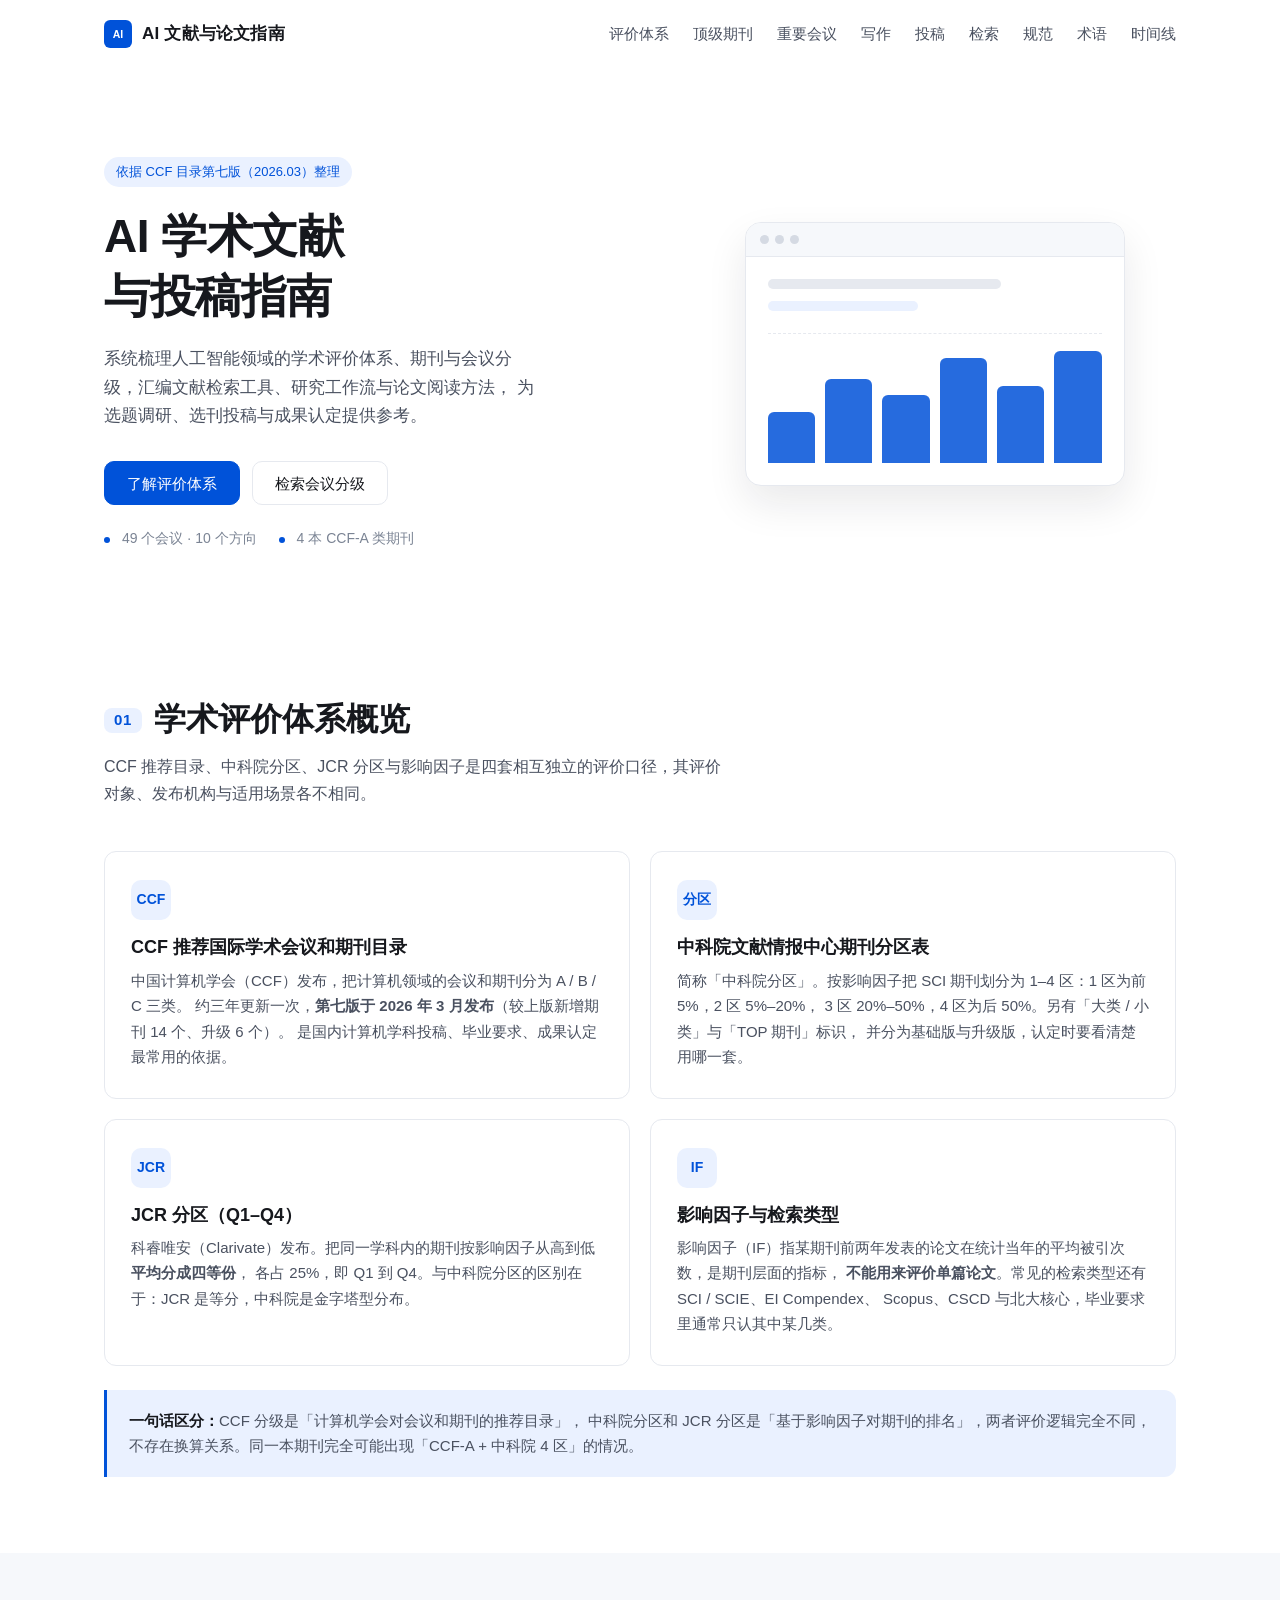
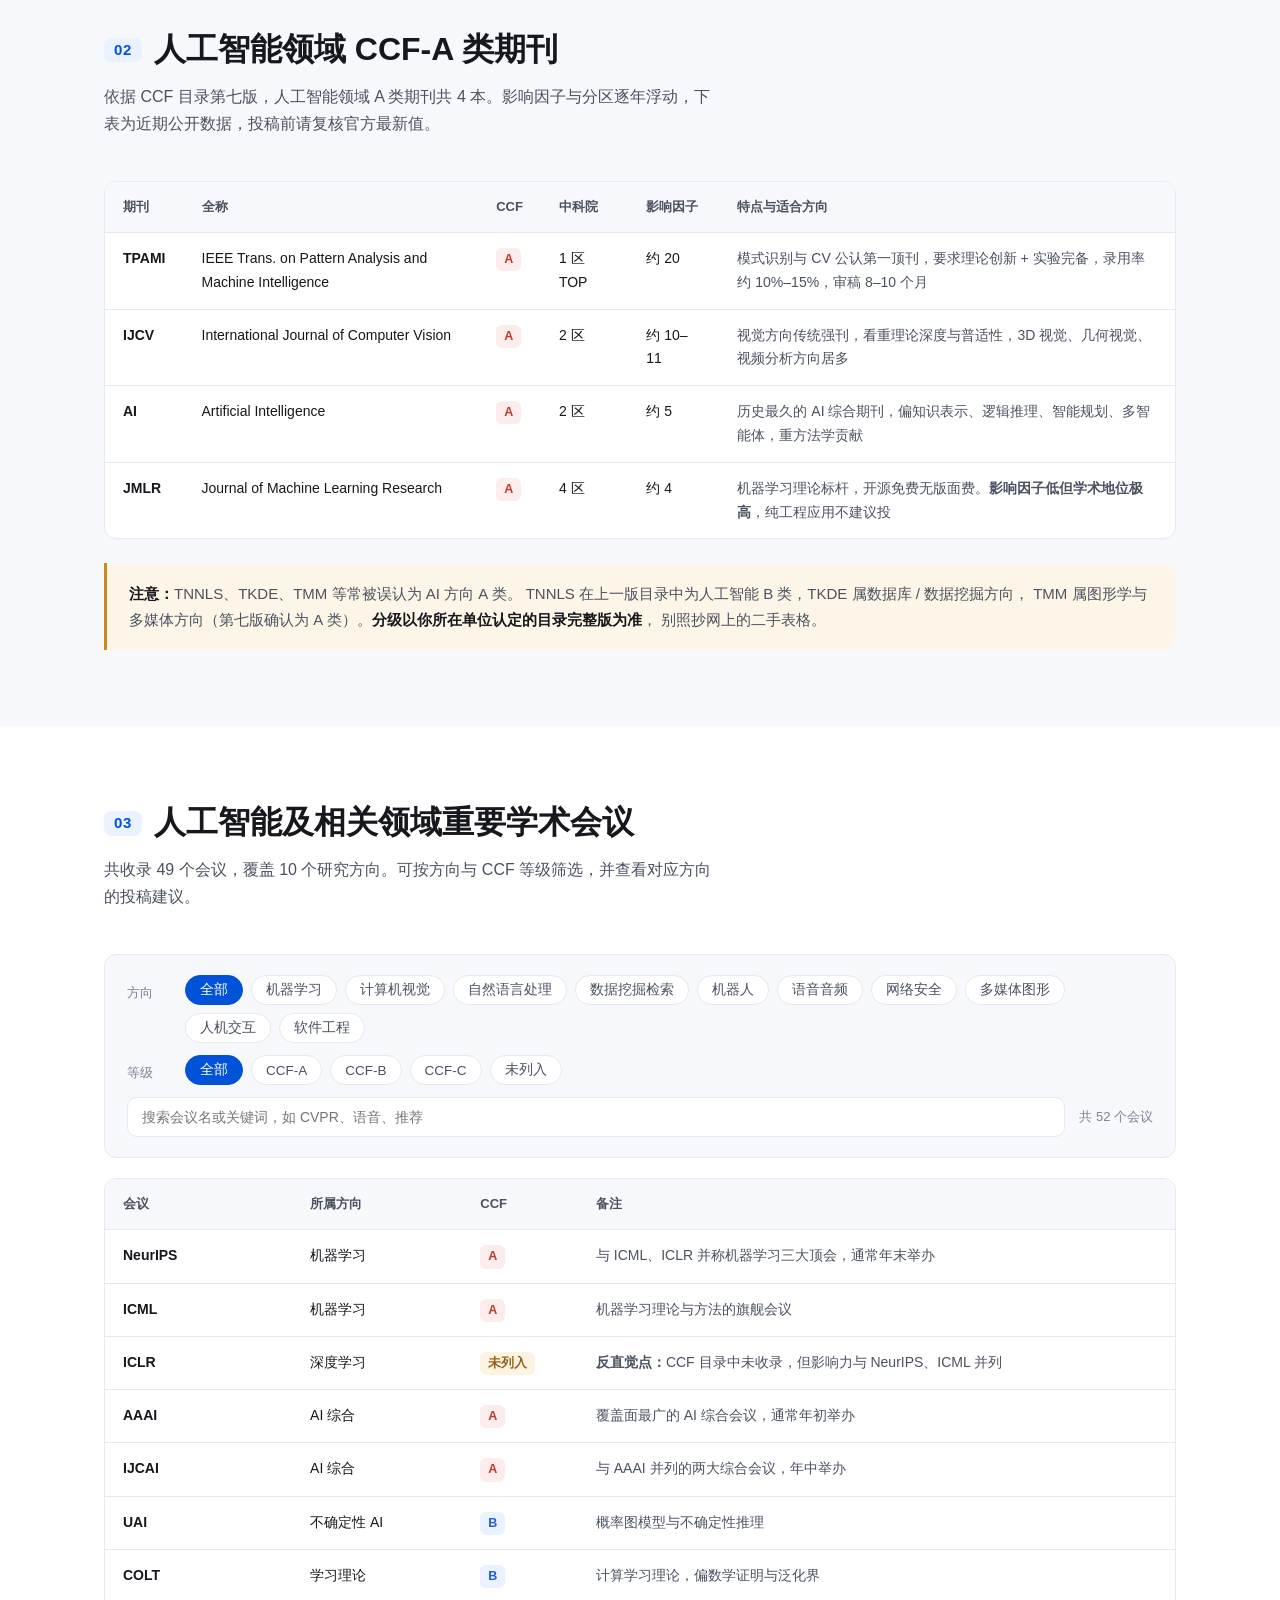
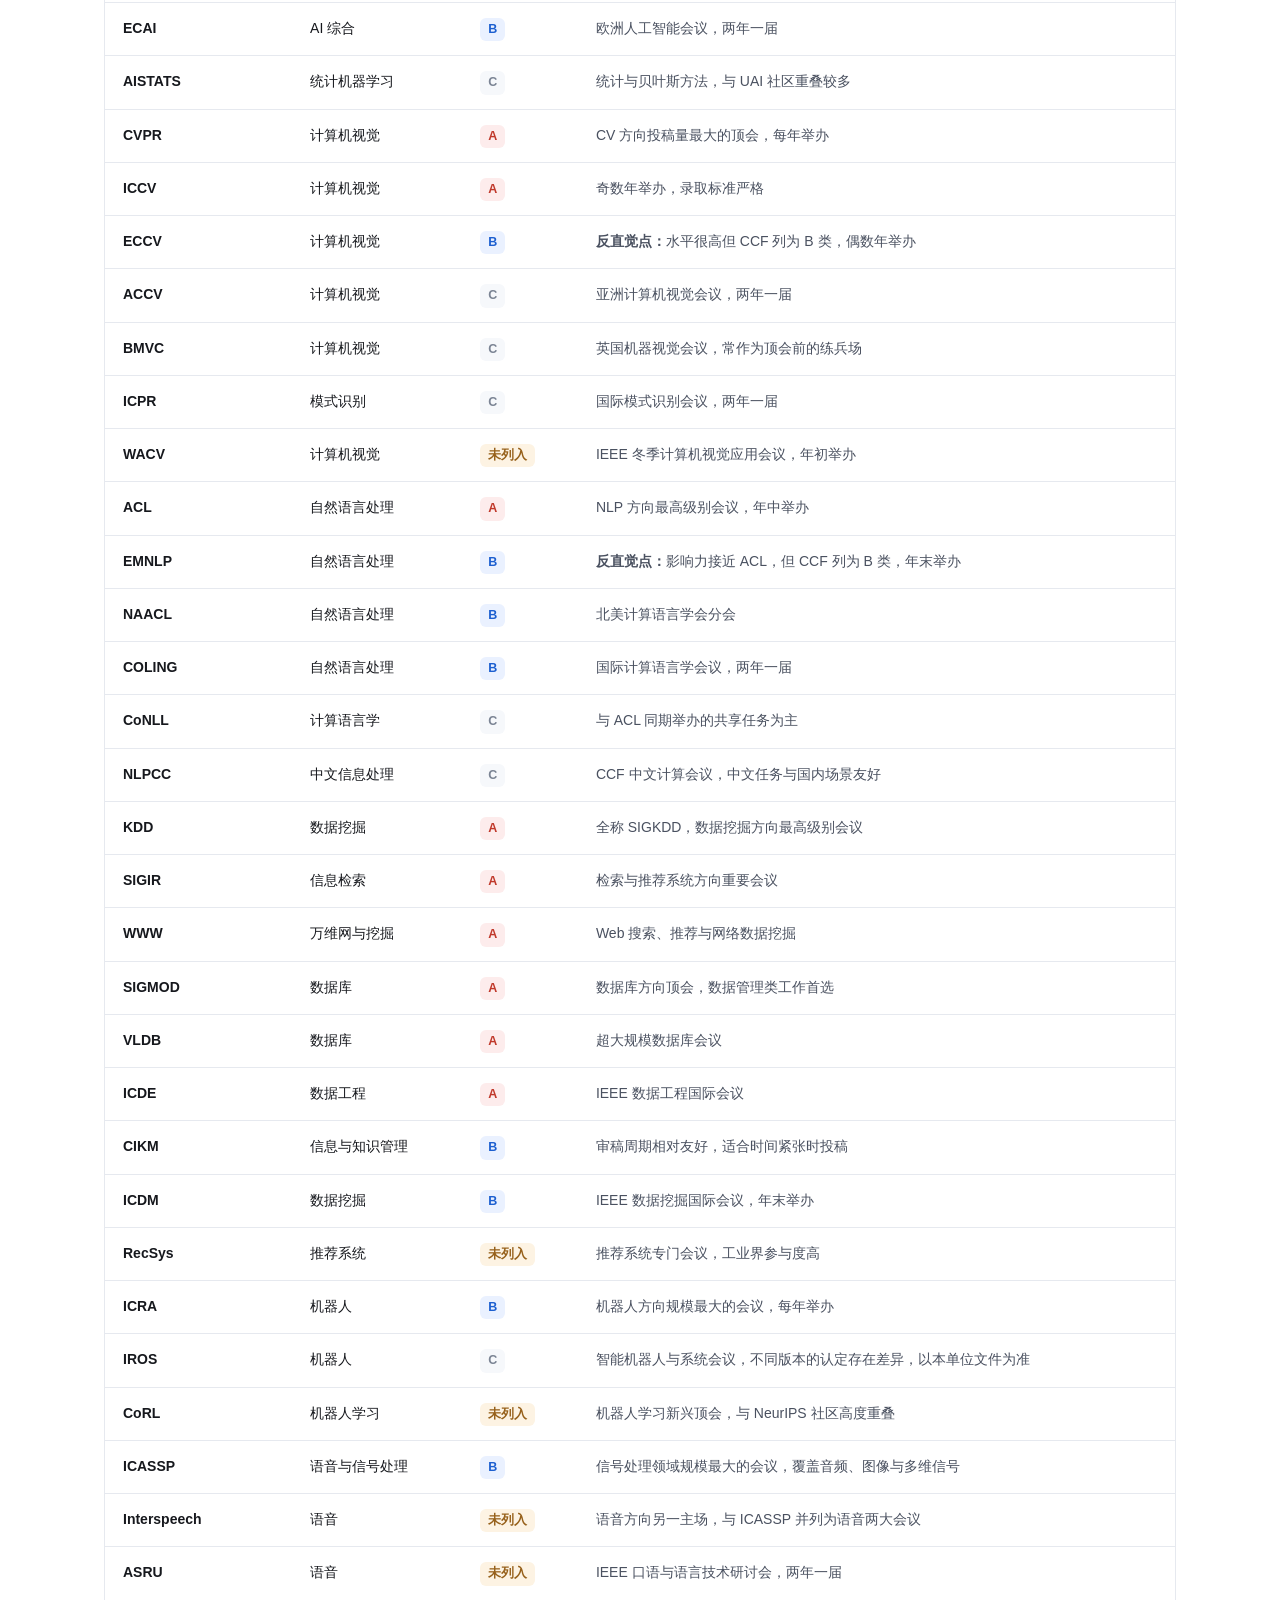
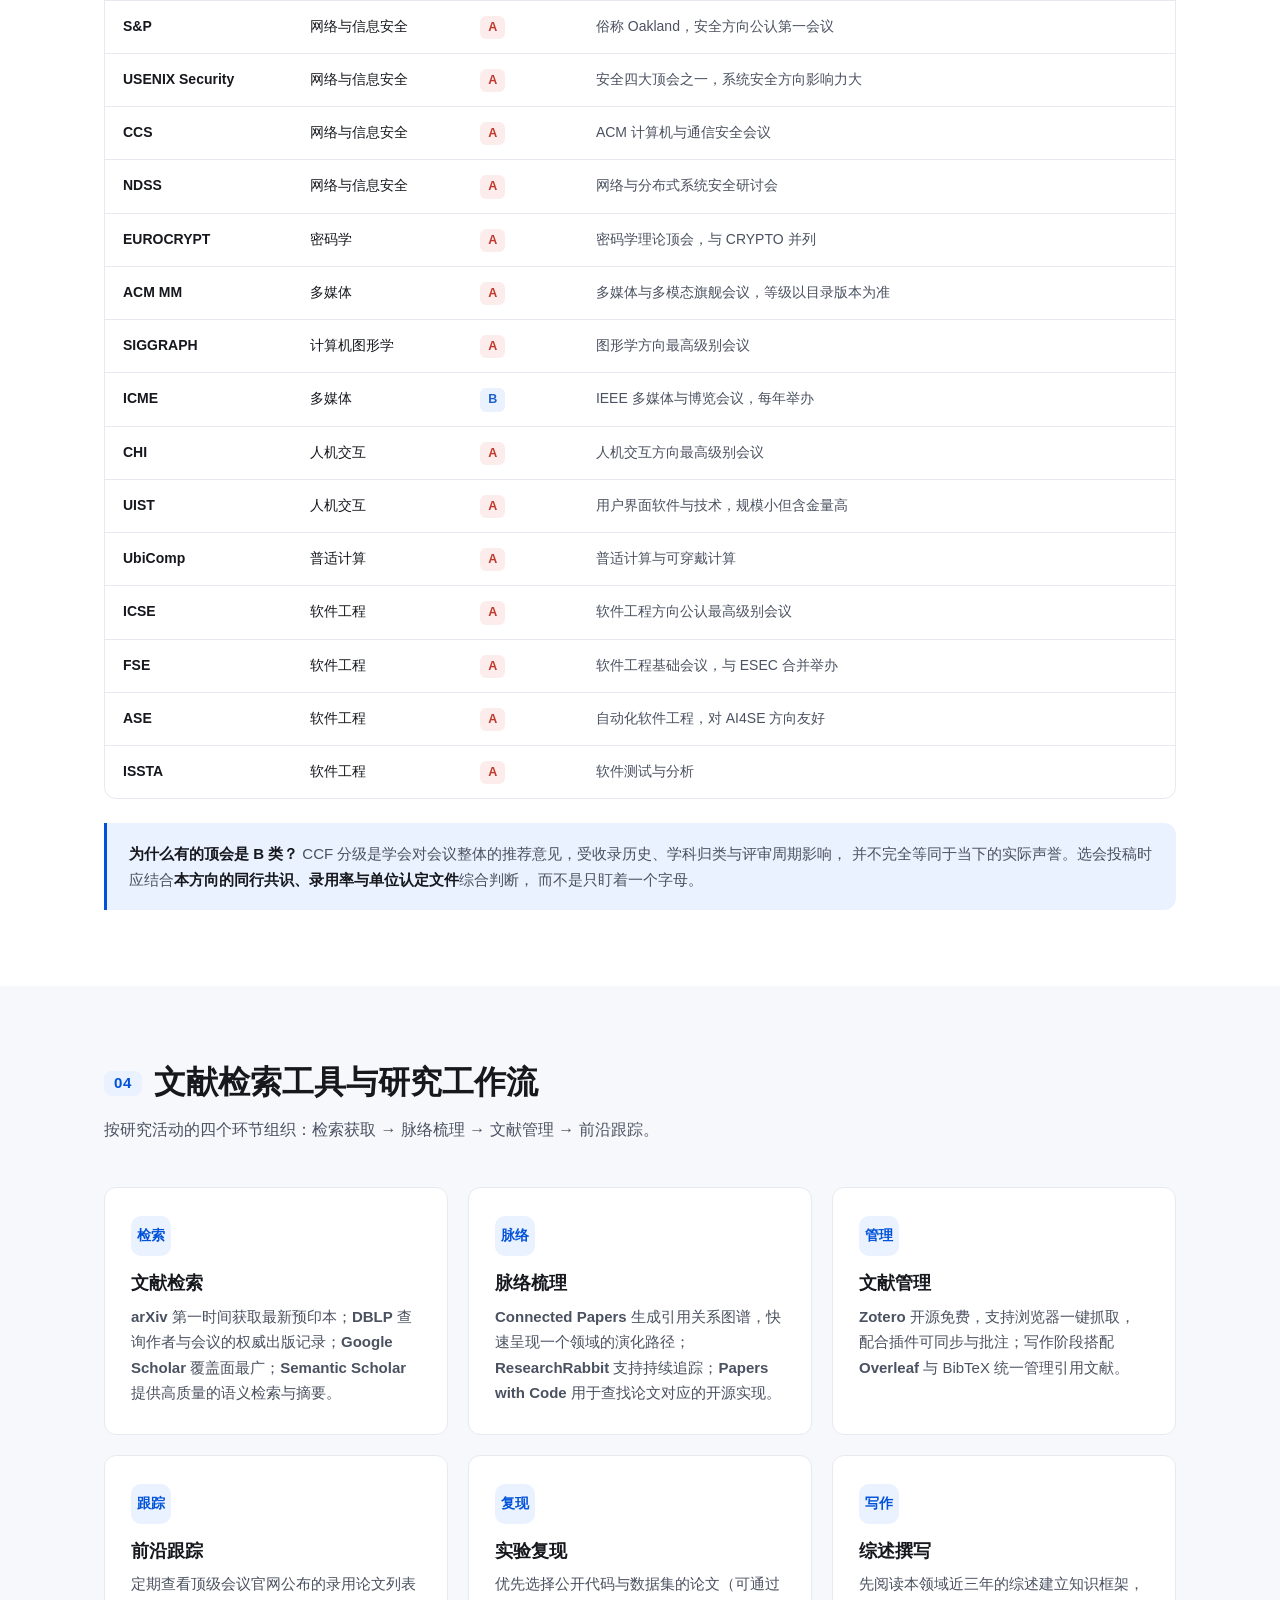
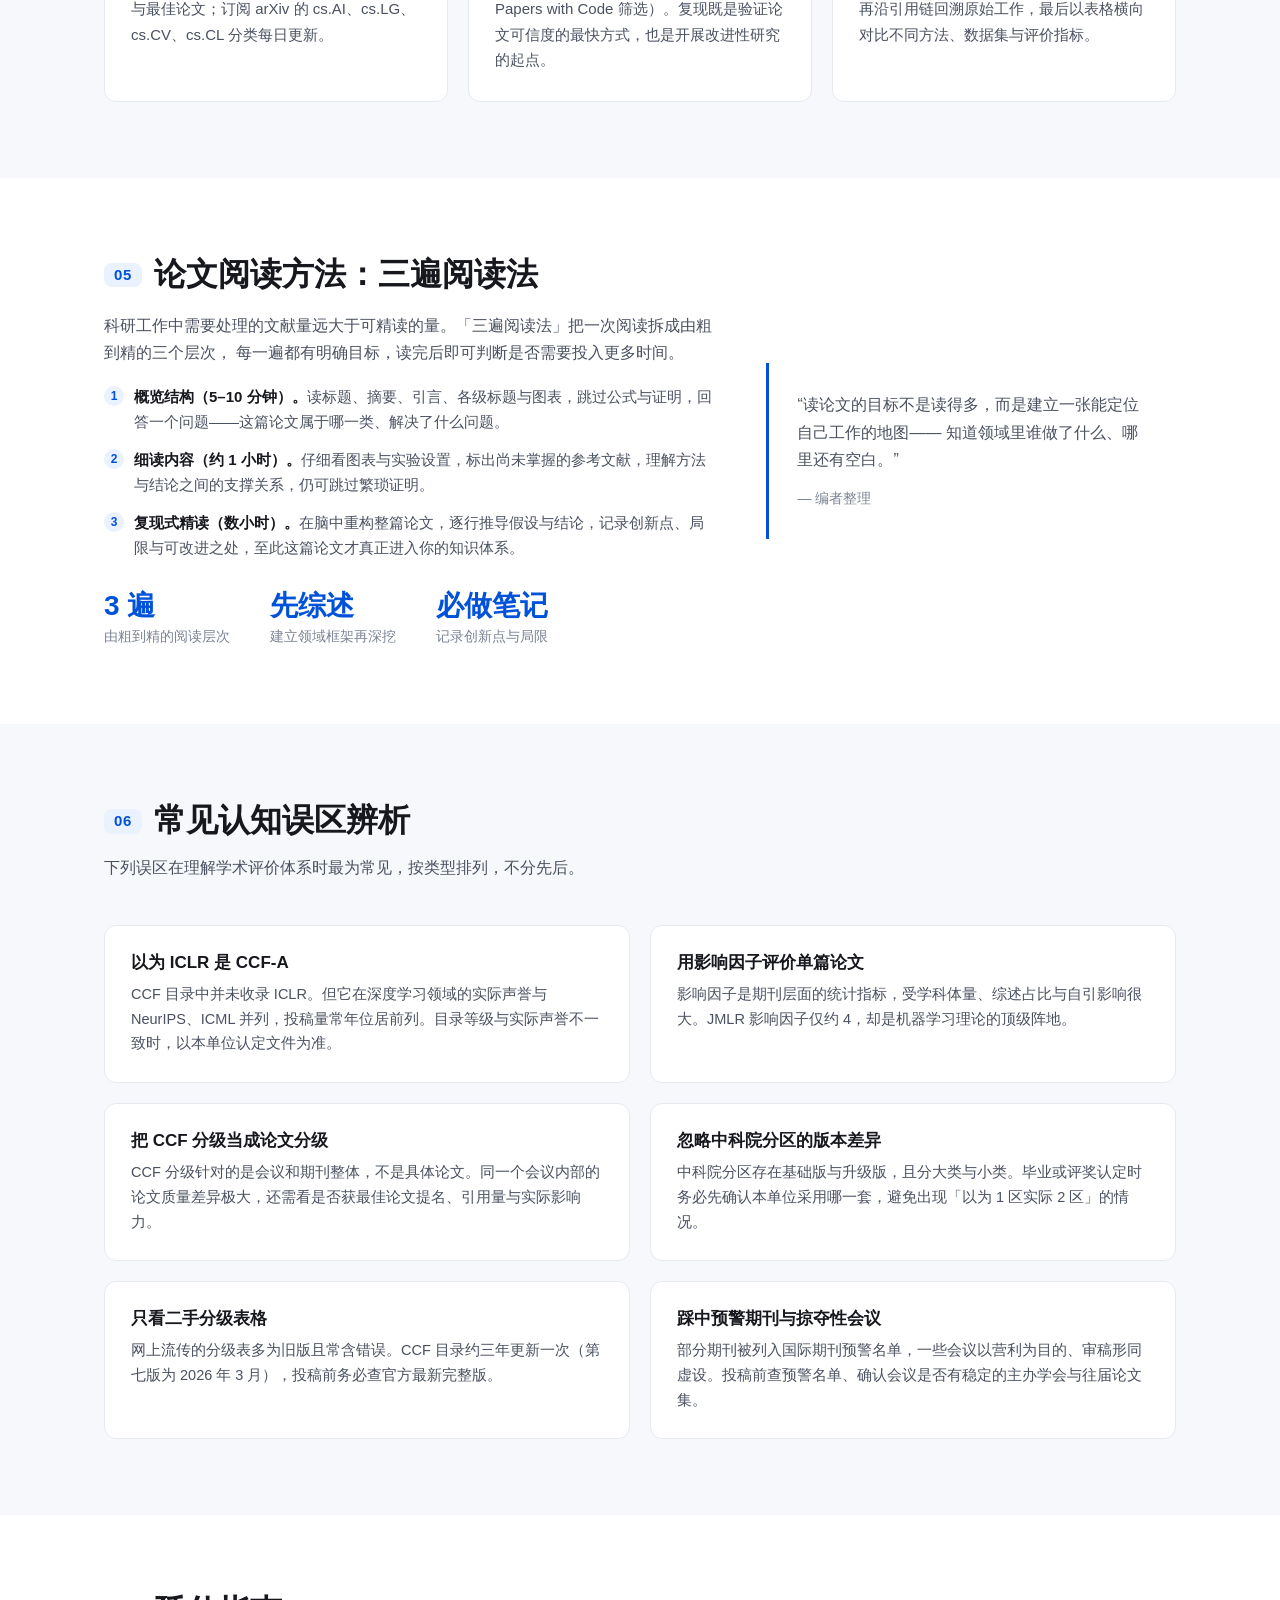
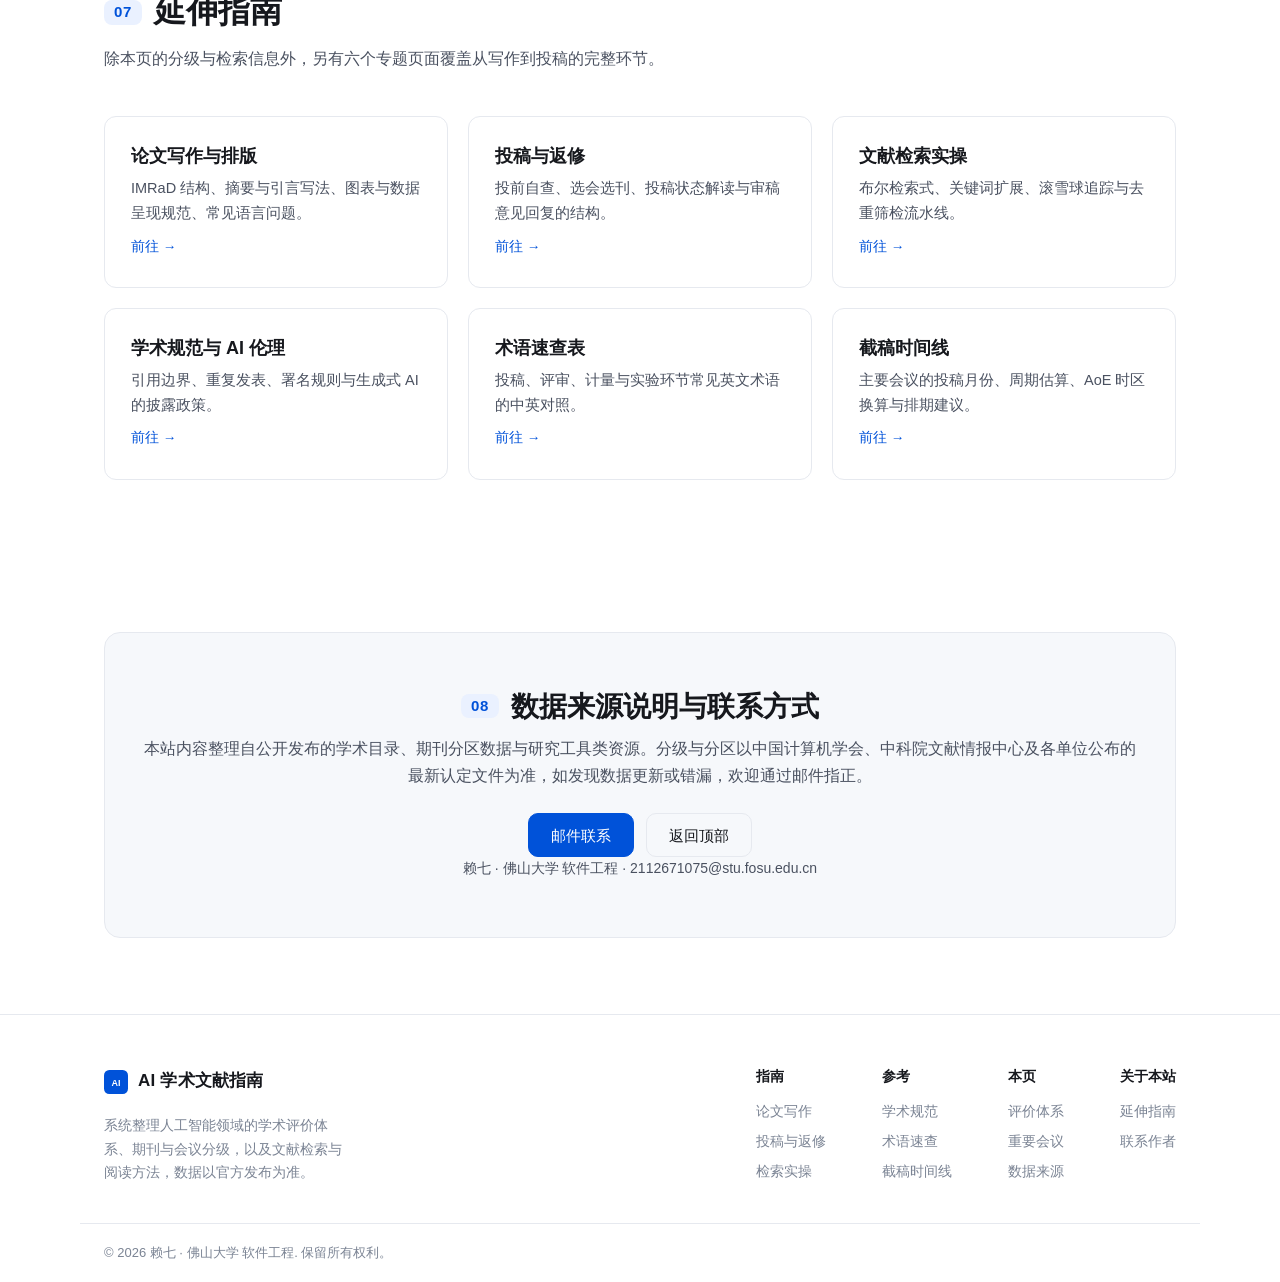
==== commit 271ee8c6: "fix: 修正筛选器读取行属性的键名，移除 Hero 中的作者条目" ====
--- a/index.html
+++ b/index.html
@@ -55,7 +55,6 @@
         <ul class="hero-meta">
           <li>49 个会议 · 10 个方向</li>
           <li>4 本 CCF-A 类期刊</li>
-          <li>赖七 · 佛山大学软件工程</li>
         </ul>
       </div>
 
